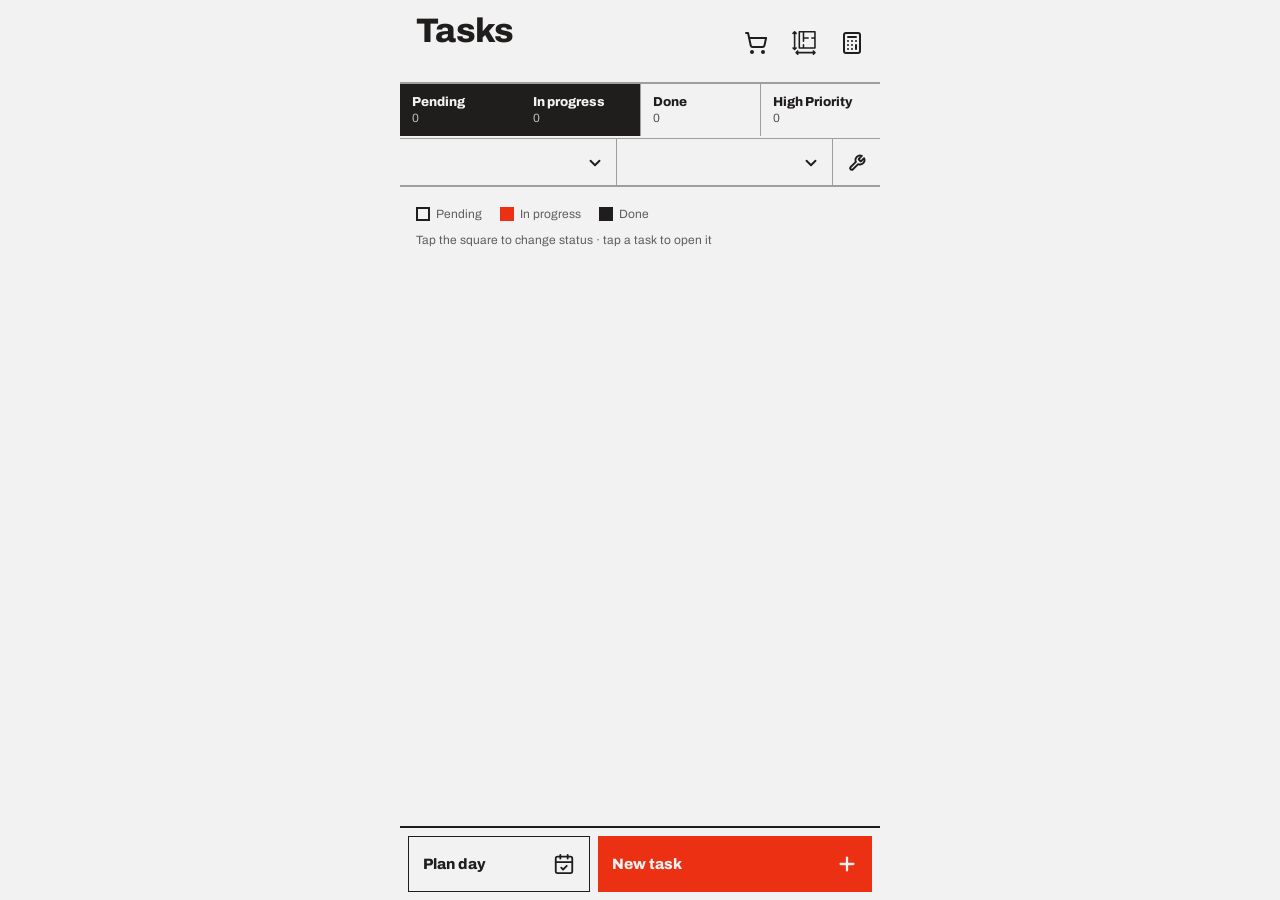
==== index.html @ d5ad8c74 "Show a photo icon in the task list row when the task has photos attached Co-Authored-By: Claude Sonn" ====
<!DOCTYPE html>
<html lang="en">
<head>
<meta charset="UTF-8">
<meta name="viewport" content="width=device-width, initial-scale=1.0, maximum-scale=1.0, user-scalable=no, viewport-fit=cover">
<meta name="theme-color" content="#f3f2f2">
<meta name="apple-mobile-web-app-capable" content="yes">
<meta name="mobile-web-app-capable" content="yes">
<meta name="apple-mobile-web-app-status-bar-style" content="black-translucent">
<meta name="apple-mobile-web-app-title" content="DreamTeam">
<title>DreamTeam - Tasks</title>
<link rel="preconnect" href="https://fonts.googleapis.com">
<link rel="stylesheet" href="https://fonts.googleapis.com/css2?family=Archivo:wght@400;600;800&display=swap">
<style>
  :root {
    color-scheme: light;
    --bg: #f3f2f2;
    --surface: #eae9e9;
    --ink: #201e1d;
    --accent: #ec3013;
    --divider: color-mix(in srgb, #201e1d 40%, transparent);
    --n300: #d7d3d3; --n600: #7d7979; --n700: #605d5d; --n800: #444141; --n900: #2d2b2b;
    --a100: #fff2ef; --a200: #ffe0d9; --a300: #ffc4b8; --a700: #ae1800; --a800: #7c1405;
    --font: "Archivo", system-ui, -apple-system, sans-serif;
  }
  * { box-sizing: border-box; -webkit-tap-highlight-color: transparent; touch-action: manipulation; }
  html, body { margin: 0; min-height: 100%; background: var(--bg); color: var(--ink); font-family: var(--font); font-size: 15px; line-height: 1.5; -webkit-text-size-adjust: 100%; }
  button, input, select, textarea { font: inherit; color: inherit; }
  button { background: none; border: 0; padding: 0; margin: 0; cursor: pointer; text-align: left; }
  input::placeholder, textarea::placeholder { color: var(--n600); }
  select { -webkit-appearance: none; appearance: none; border-radius: 0; }
  :focus { outline: none; }
  :focus-visible { outline: 2px solid var(--accent); outline-offset: 2px; }
  a { color: var(--a700); }
  svg.i { width: 22px; height: 22px; flex: none; fill: none; stroke: currentColor; stroke-width: 2; stroke-linecap: round; stroke-linejoin: round; }

  .wrap { max-width: 480px; margin: 0 auto; padding-bottom: calc(112px + env(safe-area-inset-bottom)); }

  /* header */
  .head { position: sticky; top: 0; z-index: 20; background: var(--bg); padding-top: env(safe-area-inset-top); }
  .top { display: flex; align-items: center; padding: 14px 4px 10px 16px; transition: padding .35s ease; }
  .top-text { flex: 1; min-width: 0; }
  .title { font-weight: 800; font-size: 34px; line-height: 1; letter-spacing: -0.02em; transition: font-size .35s ease; }
  .sub { font-size: 13px; color: var(--n700); margin-top: 6px; max-height: 18px; overflow: hidden; transition: opacity .35s ease, margin-top .35s ease, max-height .35s ease; }
  .icon-btn { position: relative; width: 48px; height: 48px; display: flex; align-items: center; justify-content: center; text-decoration: none; color: var(--ink); transition: width .35s ease, height .35s ease; }
  .icon-btn:active { background: var(--surface); }
  .icon-btn svg.i { width: 24px; height: 24px; transition: width .35s ease, height .35s ease; }
  svg.icon-fill { fill: currentColor; stroke: none; }
  .badge { position: absolute; top: 6px; right: 4px; min-width: 18px; height: 18px; padding: 0 4px; background: var(--accent); color: var(--bg); font-size: 11px; font-weight: 800; display: flex; align-items: center; justify-content: center; }
  .badge[hidden] { display: none; }

  body.scrolled .top { padding: 6px 4px 6px 16px; }
  body.scrolled .title { font-size: 19px; }
  body.scrolled .sub { opacity: 0; margin-top: 0; max-height: 0; }
  body.scrolled .icon-btn { width: 34px; height: 34px; }
  body.scrolled .icon-btn svg.i { width: 18px; height: 18px; }

  .stat-grid { display: grid; grid-template-columns: repeat(4, minmax(0, 1fr)); border-top: 2px solid var(--divider); border-bottom: 2px solid transparent; transition: border-bottom-color .35s ease; }
  body.scrolled .stat-grid { border-bottom-color: var(--divider); }
  .stat { height: 52px; padding: 0 12px; display: flex; flex-direction: column; justify-content: center; gap: 2px; transition: height .35s ease; }
  .stat + .stat { border-left: 1px solid var(--divider); }
  .stat b { font-size: 13px; font-weight: 800; line-height: 1.1; }
  .stat span { font-size: 12px; line-height: 1.1; opacity: .75; max-height: 14px; overflow: hidden; transition: opacity .35s ease, max-height .35s ease; }
  .stat.on { background: var(--ink); color: var(--bg); }
  body.scrolled .stat { height: 36px; }
  body.scrolled .stat span { opacity: 0; max-height: 0; }
  .sel-grid { display: grid; grid-template-columns: 1fr 1fr auto; border-top: 1px solid var(--divider); border-bottom: 2px solid var(--divider); max-height: 49px; overflow: hidden; opacity: 1; transition: max-height .35s ease, opacity .3s ease, border-width .35s ease; }
  body.scrolled .sel-grid { max-height: 0; opacity: 0; border-top-width: 0; border-bottom-width: 0; }
  .sel-cell { position: relative; }
  .sel-cell + .sel-cell { border-left: 1px solid var(--divider); }
  .sel-cell select { width: 100%; height: 48px; border: 0; background: transparent; padding: 0 36px 0 16px; font-size: 14px; font-weight: 600; }
  .sel-cell select.active { color: var(--a700); }
  .sel-cell select option { color: var(--ink); background: var(--bg); }
  .sel-cell svg.i { position: absolute; right: 12px; top: 15px; width: 18px; height: 18px; pointer-events: none; stroke-width: 2.5; }
  .tools-toggle-btn { width: 48px; height: 48px; display: flex; align-items: center; justify-content: center; border: 0; border-left: 1px solid var(--divider); background: transparent; }
  .tools-toggle-btn svg.i { width: 18px; height: 18px; stroke-width: 2.5; }
  .tools-toggle-btn.on { background: var(--ink); color: var(--bg); }
  .tools-toggle-btn.on svg.i { fill: currentColor; }
  .plan-banner { display: none; background: var(--accent); color: var(--bg); padding: 18px 16px 16px; }
  .plan-banner-head { display: flex; align-items: flex-start; justify-content: space-between; gap: 12px; }
  .plan-banner h2 { margin: 0; font-weight: 800; font-size: 28px; line-height: 1.05; letter-spacing: -0.015em; }
  .plan-banner p { margin: 6px 0 0; font-size: 15px; font-weight: 600; }
  .btn-delete-plan { flex-shrink: 0; margin-top: 4px; height: 32px; padding: 0 12px; border: 1px solid var(--bg); border-radius: 8px; font-weight: 800; font-size: 15px; color: var(--bg); background: none; white-space: nowrap; }
  .btn-delete-plan:active { background: rgba(255, 255, 255, 0.15); }
  body.plan-mode .plan-banner { display: block; }

  /* list */
  .today { background: var(--a100); border-top: 6px solid var(--accent); }
  .today-h { display: flex; align-items: baseline; gap: 10px; padding: 20px 16px 4px; }
  .today-h b { font-weight: 800; font-size: 30px; line-height: 1; letter-spacing: -0.015em; color: var(--a700); }
  .today-h span { font-size: 13px; color: var(--a800); }
  .site-h { display: flex; align-items: center; gap: 8px; padding: 16px 4px 6px 16px; border-bottom: 2px solid var(--divider); }
  .site-h b { font-weight: 800; font-size: 13px; letter-spacing: .08em; text-transform: uppercase; }
  .site-h .cnt { font-size: 13px; color: var(--n700); }
  .site-h .done-tag { font-size: 11px; padding: 3px 10px; background: #f8f4f4; color: var(--n800); }
  .site-add { margin-left: auto; width: 44px; height: 36px; display: flex; align-items: center; justify-content: center; color: var(--accent); }
  .site-add:active { background: var(--a200); }
  .site-add svg.i { width: 20px; height: 20px; stroke-width: 2.5; }

  .task { display: grid; grid-template-columns: 52px minmax(0, 1fr); border-bottom: 1px solid var(--divider); }
  .task.hl { background: var(--a200); }
  .box-btn { display: flex; justify-content: center; padding-top: 14px; min-height: 60px; }
  .box-btn:active { background: var(--surface); }
  .box { width: 26px; height: 26px; border: 2px solid var(--ink); display: flex; align-items: center; justify-content: center; color: var(--bg); }
  .box svg.i { width: 18px; height: 18px; stroke-width: 3; }
  .box.progress, .box.today { background: var(--accent); border-color: var(--accent); }
  .box.done { background: var(--ink); }
  .t-body { padding: 16px 16px 14px 0; cursor: pointer; min-width: 0; }
  .t-text { font-size: 16px; line-height: 1.38; text-wrap: pretty; overflow-wrap: anywhere; }
  .t-text::first-letter, .tt-task::first-letter, .task-link::first-letter { text-transform: uppercase; }
  .t-text.done { color: var(--n600); text-decoration: line-through; }
  .meta { display: flex; flex-wrap: wrap; align-items: center; gap: 6px 10px; margin-top: 8px; font-size: 13px; color: var(--n700); }
  .meta .who { font-weight: 600; color: var(--ink); }
  .meta .ic { display: inline-flex; align-items: center; gap: 4px; }
  .meta .ic svg.i { width: 14px; height: 14px; }
  .tag-prio { display: inline-flex; align-items: center; gap: 4px; background: var(--accent); color: var(--bg); font-size: 11px; font-weight: 800; letter-spacing: .06em; text-transform: uppercase; padding: 3px 8px; }
  .tag-prio svg.i { width: 12px; height: 12px; stroke-width: 2.5; }
  .t-prog { font-weight: 800; color: var(--a700); }
  .tag-un { font-size: 11px; font-weight: 600; padding: 2px 9px; border: 1px solid var(--accent); color: var(--a700); }
  .sub-row { display: flex; align-items: center; gap: 10px; min-height: 36px; width: 100%; }
  .sb { flex: none; width: 18px; height: 18px; border: 2px solid var(--ink); display: flex; align-items: center; justify-content: center; color: var(--bg); }
  .sb.on { background: var(--ink); }
  .sb svg.i { width: 12px; height: 12px; stroke-width: 3.5; }
  .sub-row span { font-size: 14px; line-height: 1.3; }
  .sub-row span.done { color: var(--n600); text-decoration: line-through; }

  .tools-today { padding: 18px 16px 20px; border-top: 2px solid var(--a300); }
  .tools-today h3 { margin: 0 0 4px; font-weight: 800; font-size: 13px; letter-spacing: .08em; text-transform: uppercase; color: var(--a800); }
  .tt-task { margin-top: 10px; font-size: 13px; font-weight: 600; color: var(--n800); }
  .tt-item { display: flex; align-items: center; gap: 12px; min-height: 44px; width: 100%; font-size: 16px; }
  .tt-item .sb { width: 22px; height: 22px; }
  .tt-item .sb svg.i { width: 14px; height: 14px; }
  .tt-item.on span { color: var(--n600); text-decoration: line-through; }

  .empty { padding: 48px 16px; border-bottom: 2px solid var(--divider); }
  .empty b { display: block; font-weight: 800; font-size: 22px; }
  .empty span { font-size: 15px; color: var(--n700); }
  .legend { display: flex; flex-wrap: wrap; gap: 8px 18px; padding: 18px 16px 8px; font-size: 12px; color: var(--n700); }
  .legend > span { display: inline-flex; align-items: center; gap: 6px; }
  .legend i { width: 14px; height: 14px; border: 2px solid var(--ink); }
  .legend i.p { background: var(--accent); border-color: var(--accent); }
  .legend i.d { background: var(--ink); }
  .legend .full { flex-basis: 100%; }

  /* bottom bar */
  .bar { position: fixed; bottom: 0; left: 50%; transform: translateX(-50%); width: 100%; max-width: 480px; z-index: 30; background: var(--bg); border-top: 2px solid var(--ink); padding: 8px 8px calc(8px + env(safe-area-inset-bottom)); }
  .bar-grid { display: grid; grid-template-columns: minmax(0, 1fr) minmax(0, 1.5fr); gap: 8px; }
  .btn { height: 56px; padding: 0 14px; display: flex; align-items: center; gap: 8px; font-weight: 800; font-size: 15px; width: 100%; }
  .btn svg.i { margin-left: auto; }
  .btn-sec { border: 1px solid var(--ink); }
  .btn-sec:active { background: var(--surface); }
  .btn-pri { background: var(--accent); color: var(--bg); }
  .btn-pri:active { background: var(--a700); }
  .btn-ink { background: var(--ink); color: var(--bg); }
  .btn-ink:active { background: var(--n800); }
  .bar .plan-only { display: none; }
  body.plan-mode .bar .bar-grid { display: none; }
  body.plan-mode .bar .plan-only { display: flex; }

  /* overlays */
  .overlay { position: fixed; inset: 0; z-index: 50; background: var(--bg); overflow-y: auto; -webkit-overflow-scrolling: touch; display: none; }
  .overlay.open { display: block; }
  .ov-inner { max-width: 480px; margin: 0 auto; min-height: 100%; }
  .ov-head { position: sticky; top: 0; z-index: 5; background: var(--bg); display: flex; align-items: center; border-bottom: 2px solid var(--divider); padding: 4px; padding-top: calc(4px + env(safe-area-inset-top)); }
  .ov-head .h { flex: 1; font-weight: 800; font-size: 17px; }
  .ov-head .h.big { font-size: 22px; letter-spacing: -0.01em; padding-left: 12px; }
  .ov-head .meta-r { font-size: 12px; color: var(--n700); padding-right: 12px; }
  .ov-head .icon-btn svg.i { stroke-width: 2.5; }

  .seg3 { display: grid; grid-template-columns: repeat(3, minmax(0, 1fr)); border-bottom: 1px solid var(--divider); }
  .seg3 button { height: 48px; padding: 0 12px; font-size: 14px; font-weight: 800; }
  .seg3 button + button { border-left: 1px solid var(--divider); }
  .seg3 button.on { background: var(--ink); color: var(--bg); }
  .seg3 button.on.progress { background: var(--accent); }
  .title-ta { display: block; width: 100%; border: 0; background: transparent; resize: none; overflow: hidden; padding: 18px 16px; font-weight: 800; font-size: 22px; line-height: 1.25; letter-spacing: -0.01em; border-bottom: 2px solid var(--divider); }
  .two { display: grid; grid-template-columns: repeat(2, minmax(0, 1fr)); border-bottom: 1px solid var(--divider); }
  .prio { padding: 14px 16px; display: flex; flex-direction: column; gap: 6px; }
  .prio.on { background: var(--accent); color: var(--bg); }
  .prio .l { font-size: 12px; font-weight: 800; letter-spacing: .08em; text-transform: uppercase; opacity: .85; }
  .prio .v { display: flex; align-items: center; gap: 6px; font-weight: 800; font-size: 18px; }
  .prio .v svg.i { width: 20px; height: 20px; }
  .ppl { padding: 14px 16px 10px; border-left: 1px solid var(--divider); text-align: center; }
  .lbl { font-size: 12px; font-weight: 800; letter-spacing: .08em; text-transform: uppercase; color: var(--n700); }
  .lbl.err { color: var(--a700); }
  .stepper { display: flex; align-items: center; justify-content: center; gap: 4px; margin-top: 2px; }
  .step-btn { width: 44px; height: 40px; display: flex; align-items: center; justify-content: center; border: 1px solid var(--divider); }
  .step-btn:active { background: var(--surface); }
  .step-btn svg.i { width: 18px; height: 18px; stroke-width: 2.5; }
  .step-val { min-width: 32px; text-align: center; font-weight: 800; font-size: 20px; }
  .ppl-row { padding: 14px 16px; border-bottom: 1px solid var(--divider); display: flex; align-items: center; }
  .ppl-row .lbl { flex: 1; }
  .ppl-row .step-btn { width: 48px; height: 44px; }
  .ppl-row .step-val { min-width: 44px; }

  .blk { padding: 16px 16px 18px; border-bottom: 1px solid var(--divider); }
  .blk.last { border-bottom: 2px solid var(--divider); }
  .blk > .lbl { margin-bottom: 10px; }
  .blk > .lbl.tight { margin-bottom: 4px; }
  .chips { display: flex; flex-wrap: wrap; gap: 6px; }
  .chips + .chips { margin-top: 10px; }
  .chips:empty { display: none; }
  .chip { height: 40px; padding: 0 14px; font-size: 14px; font-weight: 600; border: 1px solid var(--divider); }
  .chip:active { background: var(--surface); }
  .chip.on { background: var(--ink); color: var(--bg); border-color: var(--ink); }
  .chip.dash { border-style: dashed; color: var(--n800); }
  .tooltag { height: 40px; display: inline-flex; align-items: center; gap: 2px; padding-left: 14px; background: var(--ink); color: var(--bg); font-size: 14px; font-weight: 600; }
  .tooltag button { width: 36px; height: 40px; display: flex; align-items: center; justify-content: center; }
  .tooltag svg.i { width: 16px; height: 16px; stroke-width: 2.5; }
  .input { width: 100%; height: 48px; padding: 0 12px; font-size: 16px; background: var(--surface); border: 1px solid var(--divider); border-radius: 0; -webkit-appearance: none; appearance: none; }
  .input:focus { border-color: var(--accent); }
  .input.err { border-color: var(--accent); }
  .other-row { margin-top: 10px; }
  .add-row { display: grid; grid-template-columns: minmax(0, 1fr) auto; margin-top: 10px; }
  .add-row .input { border-right: 0; }
  .add-row button { height: 48px; padding: 0 18px; background: var(--ink); color: var(--bg); font-weight: 800; font-size: 14px; }
  .add-row button:active { background: var(--n800); }
  textarea.input { height: auto; padding: 12px; line-height: 1.45; resize: vertical; }
  .item { display: flex; align-items: center; border-bottom: 1px solid var(--divider); }
  .item-main { flex: 1; min-width: 0; display: flex; align-items: center; gap: 12px; min-height: 48px; }
  .item-main .sb { width: 22px; height: 22px; }
  .item-main .sb svg.i { width: 14px; height: 14px; }
  .item-main span { font-size: 16px; }
  .item-main span.done { color: var(--n600); text-decoration: line-through; }
  .item-x { width: 44px; height: 48px; display: flex; align-items: center; justify-content: center; color: var(--n600); }
  .item-x:active { color: var(--accent); }
  .item-x svg.i { width: 18px; height: 18px; stroke-width: 2.5; }
  .none { font-size: 14px; color: var(--n700); padding: 6px 0; }

  .photos { display: grid; grid-template-columns: repeat(3, minmax(0, 1fr)); gap: 4px; }
  .ph { position: relative; aspect-ratio: 1 / 1; background: var(--surface); overflow: hidden; }
  .ph img { width: 100%; height: 100%; object-fit: cover; cursor: pointer; display: block; }
  .ph.uploading img { opacity: .4; }
  .ph .spin { position: absolute; inset: 0; display: flex; align-items: center; justify-content: center; font-size: 13px; font-weight: 800; color: var(--n700); }
  .ph-x { position: absolute; top: 0; right: 0; width: 36px; height: 36px; display: flex; align-items: center; justify-content: center; background: var(--ink); color: var(--bg); }
  .ph-x svg.i { width: 16px; height: 16px; stroke-width: 2.5; }
  .ph-add { aspect-ratio: 1 / 1; border: 1px dashed var(--n600); display: flex; flex-direction: column; justify-content: flex-end; gap: 6px; padding: 10px; color: var(--n800); }
  .ph-add:active { background: var(--surface); }
  .ph-add svg.i { width: 24px; height: 24px; }
  .ph-add span { font-size: 13px; font-weight: 800; }
  .del-wrap { padding: 20px 16px calc(40px + env(safe-area-inset-bottom)); }
  .del-btn { width: 100%; height: 52px; padding: 0 16px; display: flex; align-items: center; border: 2px solid var(--accent); color: var(--a700); font-weight: 800; font-size: 15px; }
  .del-btn:active { background: var(--a100); }
  .del-btn svg.i { margin-left: auto; width: 20px; height: 20px; }
  .spacer { height: calc(96px + env(safe-area-inset-bottom)); }

  .shop-count { padding: 20px 16px 18px; border-bottom: 2px solid var(--divider); }
  .shop-count b { display: block; font-weight: 800; font-size: 56px; line-height: .95; letter-spacing: -0.03em; color: var(--accent); }
  .shop-count span { display: block; font-size: 15px; font-weight: 600; margin-top: 6px; }
  .shop-g { padding: 16px 16px 12px; border-bottom: 1px solid var(--divider); }
  .shop-g .task-link { display: block; font-size: 15px; font-weight: 600; line-height: 1.35; margin: 4px 0; text-wrap: pretty; }
  .shop-g .item { border-bottom: 0; border-top: 1px solid var(--divider); }
  .shop-g .item-main { min-height: 52px; }
  .shop-g .item-main span { font-size: 17px; }

  .lightbox { position: fixed; inset: 0; z-index: 60; background: var(--n900); display: none; align-items: center; justify-content: center; padding: 16px; }
  .lightbox.open { display: flex; }
  .lightbox img { max-width: 100%; max-height: 100%; }
</style>
</head>
<body>
  <div class="wrap">
    <div class="head">
      <div class="top">
        <div class="top-text">
          <div class="title">Tasks</div>
          <div class="sub" id="subLine">&nbsp;</div>
        </div>
        <button class="icon-btn" id="shoppingOpenBtn" aria-label="Shopping list">
          <svg class="i" viewBox="0 0 24 24"><circle cx="8" cy="21" r="1"/><circle cx="19" cy="21" r="1"/><path d="M2.05 2.05h2l2.66 12.42a2 2 0 0 0 2 1.58h9.78a2 2 0 0 0 1.95-1.57l1.65-7.43H5.12"/></svg>
          <span class="badge" id="shopBadge" hidden></span>
        </button>
        <a href="plans.html" class="icon-btn" aria-label="Plans">
          <svg class="i icon-fill" viewBox="0 0 512.003 512.003"><path d="M489.74,0.001H155.827c-9.22,0-16.696,7.475-16.696,16.696V361.74c0,9.22,7.475,16.696,16.696,16.696H489.74 c9.22,0,16.696-7.475,16.696-16.696V16.696C506.436,7.476,498.961,0.001,489.74,0.001z M473.045,133.566h-50.087 c-9.22,0-16.696,7.475-16.696,16.696s7.475,16.696,16.696,16.696h50.087v178.087H261.566v-50.087 c0-9.22-7.475-16.696-16.696-16.696s-16.696,7.475-16.696,16.696v50.087h-55.652V33.392h55.652v183.652 c0,9.22,7.475,16.696,16.696,16.696s16.696-7.475,16.696-16.696v-50.087h83.478c9.22,0,16.696-7.475,16.696-16.696 s-7.475-16.696-16.696-16.696h-83.478V33.392h211.478V133.566z"/><path d="M501.543,450.105l-33.388-33.389c-6.519-6.52-17.091-6.52-23.611,0s-6.52,17.091,0,23.611l4.89,4.891H129.351l4.89-4.891 c6.52-6.519,6.52-17.09,0.001-23.61c-6.519-6.52-17.091-6.52-23.611,0l-33.388,33.389c-6.565,6.558-6.452,17.171,0,23.617 l33.388,33.389c6.519,6.52,17.091,6.521,23.611,0c6.52-6.52,6.52-17.091,0-23.611l-4.891-4.892h320.082l-4.89,4.891 c-6.52,6.52-6.52,17.091,0,23.611c6.519,6.52,17.091,6.521,23.611,0l33.388-33.389 C508.053,467.218,508.038,456.593,501.543,450.105z"/><path d="M77.24,349.935l-4.891,4.89V57.003l4.891,4.89c6.519,6.52,17.091,6.521,23.611,0c6.52-6.519,6.521-17.091,0-23.611 L67.459,4.89c-6.519-6.52-17.091-6.52-23.611,0L10.457,38.281c-6.52,6.519-6.521,17.091,0,23.611c6.519,6.52,17.091,6.52,23.611,0 l4.89-4.89v297.821l-4.89-4.89c-6.519-6.52-17.091-6.52-23.611,0c-6.52,6.519-6.521,17.091,0,23.611l33.391,33.391 c6.519,6.52,17.091,6.521,23.611,0l33.391-33.391c6.52-6.519,6.521-17.091,0-23.611C94.332,343.415,83.76,343.415,77.24,349.935z"/></svg>
        </a>
        <a href="pitagoras.html" class="icon-btn" aria-label="Calculator">
          <svg class="i" viewBox="0 0 24 24"><rect width="16" height="20" x="4" y="2" rx="2"/><line x1="8" x2="16" y1="6" y2="6"/><line x1="16" x2="16" y1="14" y2="18"/><path d="M16 10h.01"/><path d="M12 10h.01"/><path d="M8 10h.01"/><path d="M12 14h.01"/><path d="M8 14h.01"/><path d="M12 18h.01"/><path d="M8 18h.01"/></svg>
        </a>
      </div>
      <div class="plan-banner">
        <div class="plan-banner-head">
          <h2>Plan the day</h2>
          <button type="button" class="btn-delete-plan" id="deletePlanBtn">Delete plan</button>
        </div>
        <p>Tap tasks to put them on today's list · <span id="planCount">0</span> selected</p>
      </div>
      <div class="filters-block">
        <div class="stat-grid" id="statusFilters">
          <button class="stat on" data-status="pending"><b>Pending</b><span data-count="pending">0</span></button>
          <button class="stat on" data-status="progress"><b>In progress</b><span data-count="progress">0</span></button>
          <button class="stat" data-status="done"><b>Done</b><span data-count="done">0</span></button>
          <button class="stat" id="highPriorityFilterBtn"><b>High Priority</b><span data-count="highPriority">0</span></button>
        </div>
        <div class="sel-grid">
          <div class="sel-cell"><select id="personFilterSelect" aria-label="Filter by person"></select><svg class="i" viewBox="0 0 24 24"><path d="m6 9 6 6 6-6"/></svg></div>
          <div class="sel-cell"><select id="siteFilterSelect" aria-label="Filter by site"></select><svg class="i" viewBox="0 0 24 24"><path d="m6 9 6 6 6-6"/></svg></div>
          <button type="button" class="tools-toggle-btn" id="toolsVisibleBtn" aria-label="Show or hide tools in the list"><svg class="i" viewBox="0 0 24 24"><path d="M14.7 6.3a1 1 0 0 0 0 1.4l1.6 1.6a1 1 0 0 0 1.4 0l3.77-3.77a6 6 0 0 1-7.94 7.94l-6.91 6.91a2.12 2.12 0 0 1-3-3l6.91-6.91a6 6 0 0 1 7.94-7.94l-3.76 3.76z"/></svg></button>
        </div>
      </div>
    </div>

    <div id="taskList"></div>

    <div class="legend">
      <span><i></i>Pending</span>
      <span><i class="p"></i>In progress</span>
      <span><i class="d"></i>Done</span>
      <span class="full">Tap the square to change status · tap a task to open it</span>
    </div>
  </div>

  <div class="bar">
    <div class="bar-grid">
      <button class="btn btn-sec" id="planToggleBtn">Plan day<svg class="i" viewBox="0 0 24 24"><rect width="18" height="18" x="3" y="4" rx="2"/><path d="M16 2v4"/><path d="M8 2v4"/><path d="M3 10h18"/><path d="m9 16 2 2 4-4"/></svg></button>
      <button class="btn btn-pri" id="addToggleBtn">New task<svg class="i" viewBox="0 0 24 24" style="stroke-width:2.5"><path d="M5 12h14"/><path d="M12 5v14"/></svg></button>
    </div>
    <button class="btn btn-ink plan-only" id="planDoneBtn">Done planning · <span id="planCount2">0</span> for today<svg class="i" viewBox="0 0 24 24" style="stroke-width:2.5"><path d="M20 6 9 17l-5-5"/></svg></button>
  </div>

  <!-- New task -->
  <div class="overlay" id="addOverlay">
    <div class="ov-inner">
      <div class="ov-head">
        <div class="h big">New task</div>
        <button class="icon-btn" id="addCloseBtn" aria-label="Close"><svg class="i" viewBox="0 0 24 24"><path d="M18 6 6 18"/><path d="m6 6 12 12"/></svg></button>
      </div>
      <div class="blk">
        <div class="lbl" id="newTextLabel">Description</div>
        <textarea class="input" id="newText" rows="3" placeholder="What needs doing?" style="font-size:17px;resize:none"></textarea>
      </div>
      <div class="blk">
        <div class="lbl">Site / tent</div>
        <div class="chips" id="newLocationChips"></div>
        <div class="other-row" id="newLocationOtherRow" style="display:none;"><input class="input" type="text" id="newLocationOtherInput" placeholder="Site name"></div>
      </div>
      <div class="blk">
        <div class="lbl">Assigned to</div>
        <div class="chips" id="newAssigneeChips"></div>
      </div>
      <div class="ppl-row">
        <div class="lbl">People needed</div>
        <button type="button" class="step-btn" id="newPeopleMinus" aria-label="Fewer"><svg class="i" viewBox="0 0 24 24"><path d="M5 12h14"/></svg></button>
        <span class="step-val" id="newPeopleValue">1</span>
        <button type="button" class="step-btn" id="newPeoplePlus" aria-label="More"><svg class="i" viewBox="0 0 24 24"><path d="M5 12h14"/><path d="M12 5v14"/></svg></button>
      </div>
      <div class="blk">
        <div class="lbl">Tools needed</div>
        <div class="chips" id="newToolsTags"></div>
        <div class="chips" id="newToolSuggestions"></div>
        <div class="add-row" id="newToolOtherRow" style="display:none;">
          <input class="input" type="text" id="newToolOtherInput" placeholder="Tool name">
          <button type="button" id="newToolOtherAddBtn">Add</button>
        </div>
      </div>
      <div class="blk">
        <div class="lbl">Notes</div>
        <textarea class="input" id="newNotesInput" rows="4" placeholder="Private notes — not shown in the list"></textarea>
      </div>
      <div class="blk last">
        <div class="lbl">Photos</div>
        <div class="photos" id="newPhotosGrid"></div>
        <input type="file" accept="image/*" multiple id="newPhotoInput" style="display:none;">
      </div>
      <div class="spacer"></div>
      <div class="bar">
        <div class="bar-grid">
          <button class="btn btn-sec" id="cancelAddBtn" type="button">Cancel</button>
          <button class="btn btn-pri" id="submitAddBtn" type="button">Add task<svg class="i" viewBox="0 0 24 24" style="stroke-width:2.5"><path d="M20 6 9 17l-5-5"/></svg></button>
        </div>
      </div>
    </div>
  </div>

  <!-- Task detail -->
  <div class="overlay" id="detailOverlay">
    <div class="ov-inner">
      <div class="ov-head">
        <button class="icon-btn" id="detailBackBtn" aria-label="Back"><svg class="i" viewBox="0 0 24 24"><path d="m12 19-7-7 7-7"/><path d="M19 12H5"/></svg></button>
        <div class="h">Task</div>
        <div class="meta-r" id="detailSiteLabel"></div>
      </div>
      <div class="seg3" id="detailStatus">
        <button type="button" data-status="pending">Pending</button>
        <button type="button" data-status="progress">In progress</button>
        <button type="button" data-status="done">Done</button>
      </div>
      <textarea class="title-ta" id="detailTitleInput" rows="2" placeholder="Task description"></textarea>
      <div class="two">
        <button type="button" class="prio" id="detailPriorityBtn">
          <span class="l">Priority</span>
          <span class="v"><svg class="i" viewBox="0 0 24 24"><path d="M8.5 14.5A2.5 2.5 0 0 0 11 12c0-1.38-.5-2-1-3-1.072-2.143-.224-4.054 2-6 .5 2.5 2 4.9 4 6.5 2 1.6 3 3.5 3 5.5a7 7 0 1 1-14 0c0-1.153.433-2.294 1-3a2.5 2.5 0 0 0 2.5 2.5z"/></svg><span id="detailPriorityLabel">Normal</span></span>
        </button>
        <div class="ppl">
          <div class="lbl">People needed</div>
          <div class="stepper">
            <button type="button" class="step-btn" id="detailPeopleMinus" aria-label="Fewer"><svg class="i" viewBox="0 0 24 24"><path d="M5 12h14"/></svg></button>
            <span class="step-val" id="detailPeopleValue">1</span>
            <button type="button" class="step-btn" id="detailPeoplePlus" aria-label="More"><svg class="i" viewBox="0 0 24 24"><path d="M5 12h14"/><path d="M12 5v14"/></svg></button>
          </div>
        </div>
      </div>
      <div class="blk">
        <div class="lbl">Assigned to</div>
        <div class="chips" id="detailAssigneeChips"></div>
      </div>
      <div class="blk">
        <div class="lbl">Site / tent</div>
        <div class="chips" id="detailLocationChips"></div>
        <div class="other-row" id="detailLocationOtherRow" style="display:none;"><input class="input" type="text" id="detailLocationOtherInput" placeholder="Site name"></div>
      </div>
      <div class="blk">
        <div class="lbl">Tools needed</div>
        <div class="chips" id="detailToolsList"></div>
        <div class="chips" id="detailToolSuggestions"></div>
        <div class="add-row" id="detailToolOtherRow" style="display:none;">
          <input class="input" type="text" id="detailToolOtherInput" placeholder="Tool name">
          <button type="button" id="detailToolOtherAddBtn">Add</button>
        </div>
      </div>
      <div class="blk">
        <div class="lbl tight">Subtasks</div>
        <div id="detailSubtasksList"></div>
        <div class="add-row">
          <input class="input" type="text" id="detailSubtaskInput" placeholder="Add a subtask…">
          <button type="button" id="detailSubtaskAddBtn">Add</button>
        </div>
      </div>
      <div class="blk">
        <div class="lbl tight">Shopping list</div>
        <div id="detailShopList"></div>
        <div class="add-row">
          <input class="input" type="text" id="detailShopInput" placeholder="Add item to buy…">
          <button type="button" id="detailShopAddBtn">Add</button>
        </div>
      </div>
      <div class="blk">
        <div class="lbl">Notes</div>
        <textarea class="input" id="notesTextarea" rows="4" placeholder="Private notes — not shown in the list"></textarea>
      </div>
      <div class="blk last">
        <div class="lbl">Photos</div>
        <div class="photos" id="photosGrid"></div>
        <input type="file" accept="image/*" multiple id="photoInput" style="display:none;">
      </div>
      <div class="del-wrap">
        <button type="button" class="del-btn" id="detailDeleteBtn">Delete task<svg class="i" viewBox="0 0 24 24"><path d="M3 6h18"/><path d="M19 6v14c0 1-1 2-2 2H7c-1 0-2-1-2-2V6"/><path d="M8 6V4c0-1 1-2 2-2h4c1 0 2 1 2 2v2"/></svg></button>
      </div>
    </div>
  </div>

  <!-- Shopping list -->
  <div class="overlay" id="shoppingOverlay">
    <div class="ov-inner">
      <div class="ov-head">
        <button class="icon-btn" id="shoppingBackBtn" aria-label="Back"><svg class="i" viewBox="0 0 24 24"><path d="m12 19-7-7 7-7"/><path d="M19 12H5"/></svg></button>
        <div class="h">Shopping list</div>
      </div>
      <div id="shoppingBody"></div>
    </div>
  </div>

  <div class="lightbox" id="lightbox"><img id="lightboxImg" src="data:," alt=""></div>

<script type="module">
  import { initializeApp } from "https://www.gstatic.com/firebasejs/10.13.2/firebase-app.js";
  import {
    getFirestore, collection, doc, getDoc, setDoc, addDoc, deleteDoc, onSnapshot,
    updateDoc, arrayUnion, arrayRemove
  } from "https://www.gstatic.com/firebasejs/10.13.2/firebase-firestore.js";
  import {
    getStorage, ref as storageRef, uploadBytes, getDownloadURL, deleteObject
  } from "https://www.gstatic.com/firebasejs/10.13.2/firebase-storage.js";

  const firebaseConfig = {
    apiKey: "AIzaSyCiXcWoZLR37Ildi1Uy1N-cgXkOPuamV2A",
    authDomain: "dreamteam-9ba54.firebaseapp.com",
    projectId: "dreamteam-9ba54",
    storageBucket: "dreamteam-9ba54.firebasestorage.app",
    messagingSenderId: "796331884443",
    appId: "1:796331884443:web:a18eb67205ff3799f82b3e"
  };

  const app = initializeApp(firebaseConfig);
  const db = getFirestore(app);
  const storage = getStorage(app);
  const tasksCol = collection(db, 'tasks');

  const SEED_TASKS = [
    { id: 1,  emoji: '🔨', text: 'Put new wood on trailer subardo', assignee: '' },
    { id: 2,  emoji: '🔨', text: 'DT CONTAINER - set up scaffolding container dream team (ask Patrick to weld some parts?)', assignee: '' },
    { id: 3,  emoji: '🔨', text: "make a roof outside the door of dream team container, where there is already wood and a shitty fabric on it, (something hard so it doesn't rip off with the wind)", assignee: '' },
    { id: 4,  emoji: '🔧', text: 'konsum antenas upper parts need to be fixed by Patrick', assignee: 'Patrick' },
    { id: 5,  emoji: '🔨', text: 'DT CONTAINER - make the door of the DT container (also we need Patrick to weld)', assignee: 'Patrick' },
    { id: 6,  emoji: '🏷️', text: 'Label all the nails boxes for every tent', assignee: '' },
    { id: 7,  emoji: '📏', text: 'measure konsum picas - LISI and..', assignee: 'Lisi' },
    { id: 8,  emoji: '📏', text: 'measure subardo picas (puertas?) - LISI and..', assignee: 'Lisi' },
    { id: 9,  emoji: '🧹', text: 'DT CONTAINER - clean entrance container dream team', assignee: '' },
    { id: 10, emoji: '⛺', text: 'build down backstage of ballena', assignee: '' },
    { id: 11, emoji: '⛺', text: 'take care of rosa platz', assignee: '' },
    { id: 12, emoji: '⛺', text: 'take care of african tents (1 velvet soup, 2 behind salon de baile, 1 kitchen tanzwuste, 1 behind konsum)', assignee: '' },
    { id: 13, emoji: '🪢', text: 'DT CONTAINER - change the rope in the roof of the arch (cherry picker, 2 people) - FELIX and FABRI', assignee: 'Felix, Fabri' },
    { id: 14, emoji: '👀', text: 'Moltons LaBalena - find a solution to keep them safe - bags Fabri knows, same fabric as Palapa', assignee: '' },
    { id: 15, emoji: '🚜', text: 'take the arch of ballena door to dream team container - MANDA - HELENE', assignee: 'Manda, Helene' },
    { id: 16, emoji: '🚜', text: 'tapar trailer madera tribuna palapa', assignee: '' },
    { id: 17, emoji: '🚜', text: 'put the lower parts of the antenas of konsum in rosa platz - MANDA - HELENE', assignee: 'Manda, Helene' },
    { id: 18, emoji: '🚜', text: 'cargar trailer azul con metal de tribune de ballena - WALID-ANTO', assignee: 'Walid, Anto' },
  ];

  const STATUS_ORDER = ['pending', 'progress', 'done'];
  const DEFAULT_EMOJI = '📌';
  const LOCATIONS = ['Konsum', 'Subardo', 'Container Dream Team', 'Container White', 'Palapa', 'Palapita', 'Ballena'];
  const TOOL_SUGGESTIONS = ['Forklift', 'Roto', 'Cherry picker', 'Hammer', 'Lever'];
  const NAMES = ['German', 'Fran', 'Laura', 'Fabri', 'Felix', 'Flavia', 'Manda', 'Juani', 'Joan', 'Anto', 'Walid', 'Lisi', 'Helene']
    .sort((a, b) => a.localeCompare(b, 'es'));

  const ICON = {
    check: '<svg class="i" viewBox="0 0 24 24"><path d="M20 6 9 17l-5-5"/></svg>',
    x: '<svg class="i" viewBox="0 0 24 24"><path d="M18 6 6 18"/><path d="m6 6 12 12"/></svg>',
    plus: '<svg class="i" viewBox="0 0 24 24"><path d="M5 12h14"/><path d="M12 5v14"/></svg>',
    flame: '<svg class="i" viewBox="0 0 24 24"><path d="M8.5 14.5A2.5 2.5 0 0 0 11 12c0-1.38-.5-2-1-3-1.072-2.143-.224-4.054 2-6 .5 2.5 2 4.9 4 6.5 2 1.6 3 3.5 3 5.5a7 7 0 1 1-14 0c0-1.153.433-2.294 1-3a2.5 2.5 0 0 0 2.5 2.5z"/></svg>',
    users: '<svg class="i" viewBox="0 0 24 24"><path d="M16 21v-2a4 4 0 0 0-4-4H6a4 4 0 0 0-4 4v2"/><circle cx="9" cy="7" r="4"/><path d="M22 21v-2a4 4 0 0 0-3-3.87"/><path d="M16 3.13a4 4 0 0 1 0 7.75"/></svg>',
    wrench: '<svg class="i" viewBox="0 0 24 24"><path d="M14.7 6.3a1 1 0 0 0 0 1.4l1.6 1.6a1 1 0 0 0 1.4 0l3.77-3.77a6 6 0 0 1-7.94 7.94l-6.91 6.91a2.12 2.12 0 0 1-3-3l6.91-6.91a6 6 0 0 1 7.94-7.94l-3.76 3.76z"/></svg>',
    camera: '<svg class="i" viewBox="0 0 24 24"><path d="M14.5 4h-5L7 7H4a2 2 0 0 0-2 2v9a2 2 0 0 0 2 2h16a2 2 0 0 0 2-2V9a2 2 0 0 0-2-2h-3l-2.5-3z"/><circle cx="12" cy="13" r="3"/></svg>',
  };

  function escapeHtml(str) { return String(str).replace(/&/g, '&amp;').replace(/</g, '&lt;').replace(/>/g, '&gt;'); }
  function escapeAttr(str) { return escapeHtml(str).replace(/"/g, '&quot;'); }
  function genId() { return Date.now().toString(36) + Math.random().toString(36).slice(2, 8); }
  function splitCommaList(str) { return String(str || '').split(',').map(s => s.trim()).filter(Boolean); }
  function getBerlinDateString() {
    return new Intl.DateTimeFormat('en-CA', { timeZone: 'Europe/Berlin', year: 'numeric', month: '2-digit', day: '2-digit' }).format(new Date());
  }
  function berlinLabel() {
    return new Intl.DateTimeFormat('en-GB', { weekday: 'short', day: 'numeric', month: 'short', timeZone: 'Europe/Berlin' }).format(new Date());
  }

  function chipHtml(label, active, attrs, extraClass = '') {
    return `<button type="button" class="chip ${extraClass} ${active ? 'on' : ''}" ${attrs}>${escapeHtml(label)}</button>`;
  }
  function locationChipsHtml(current, otherOpen) {
    const isPreset = LOCATIONS.includes(current);
    const chips = LOCATIONS.map(loc => chipHtml(loc, current === loc, `data-location="${escapeAttr(loc)}"`));
    chips.push(chipHtml('Other…', otherOpen || (!isPreset && !!current), 'data-location="__other__"'));
    return chips.join('');
  }
  function toolTagsHtml(list) {
    return (list || []).map((tool, i) => `<span class="tooltag">${escapeHtml(tool)}<button type="button" class="tag-remove" data-index="${i}" aria-label="Remove">${ICON.x}</button></span>`).join('');
  }
  function toolSuggestionsHtml() {
    return TOOL_SUGGESTIONS.map(s => chipHtml('+ ' + s, false, `data-tool="${escapeAttr(s)}"`, 'dash')).join('')
      + chipHtml('+ Other', false, 'data-tool="__other__"', 'dash');
  }
  function assigneeChipsHtml(assignees) {
    const list = assignees || [];
    const everyoneActive = NAMES.length > 0 && NAMES.every(n => list.includes(n));
    const chips = [chipHtml('Everyone', everyoneActive, 'data-name="__everyone__"')];
    list.filter(n => !NAMES.includes(n)).forEach(n => chips.push(chipHtml(n, true, `data-name="${escapeAttr(n)}"`)));
    NAMES.forEach(n => chips.push(chipHtml(n, list.includes(n), `data-name="${escapeAttr(n)}"`)));
    return chips.join('');
  }
  function toggleAssignee(list, name) {
    const current = list || [];
    if (name === '__everyone__') {
      const allSelected = NAMES.every(n => current.includes(n));
      const extras = current.filter(n => !NAMES.includes(n));
      return allSelected ? extras : [...extras, ...NAMES];
    }
    return current.includes(name) ? current.filter(n => n !== name) : [...current, name];
  }

  let tasks = [];
  let activeStatuses = { pending: true, progress: true, done: false };
  let highPriorityOnly = false;
  let toolsVisible = false;
  let currentPersonFilter = 'all';
  let currentSiteFilter = 'all';
  let currentDetailId = null;
  let shoppingOverlayOpen = false;
  let planModeActive = false;
  let lastBerlinDate = getBerlinDateString();

  const listEl = document.getElementById('taskList');
  const personFilterSelect = document.getElementById('personFilterSelect');
  const siteFilterSelect = document.getElementById('siteFilterSelect');

  function renderFilterOptions() {
    personFilterSelect.innerHTML = ['All people', ...NAMES].map((n, i) => `<option value="${escapeAttr(i === 0 ? 'all' : n)}">${escapeHtml(n)}</option>`).join('');
    personFilterSelect.value = currentPersonFilter;
    siteFilterSelect.innerHTML = ['All sites', ...LOCATIONS].map((n, i) => `<option value="${escapeAttr(i === 0 ? 'all' : n)}">${escapeHtml(n)}</option>`).join('');
    siteFilterSelect.value = currentSiteFilter;
  }
  renderFilterOptions();
  personFilterSelect.addEventListener('change', () => {
    currentPersonFilter = personFilterSelect.value;
    personFilterSelect.classList.toggle('active', currentPersonFilter !== 'all');
    renderList();
  });
  siteFilterSelect.addEventListener('change', () => {
    currentSiteFilter = siteFilterSelect.value;
    siteFilterSelect.classList.toggle('active', currentSiteFilter !== 'all');
    renderList();
  });

  async function ensureSeeded() {
    await Promise.all(SEED_TASKS.map(async (t) => {
      const ref = doc(db, 'tasks', String(t.id));
      const snap = await getDoc(ref);
      if (!snap.exists()) {
        await setDoc(ref, {
          emoji: t.emoji, text: t.text, assignees: splitCommaList(t.assignee), toolsList: [],
          location: '', status: 'pending', order: t.id, peopleNeeded: 1,
        });
        return;
      }
      const data = snap.data();
      const patch = {};
      if (data.text === undefined) patch.text = t.text;
      if (data.emoji === undefined) patch.emoji = t.emoji;
      if (data.location === undefined) patch.location = '';
      if (data.order === undefined) patch.order = t.id;
      if (data.peopleNeeded === undefined) patch.peopleNeeded = 1;
      if (data.assignees === undefined) patch.assignees = data.assignee !== undefined ? splitCommaList(data.assignee) : splitCommaList(t.assignee);
      if (data.toolsList === undefined) patch.toolsList = data.tools !== undefined ? splitCommaList(data.tools) : [];
      if (Object.keys(patch).length) await setDoc(ref, patch, { merge: true });
    }));
  }

  function mergeSnapshot(snapshot) {
    const list = [];
    snapshot.forEach(d => {
      const data = d.data();
      list.push({
        id: d.id,
        emoji: data.emoji || DEFAULT_EMOJI,
        text: data.text || '',
        assignees: Array.isArray(data.assignees) ? data.assignees : splitCommaList(data.assignee),
        toolsList: Array.isArray(data.toolsList) ? data.toolsList : splitCommaList(data.tools),
        location: data.location || '',
        status: data.status || 'pending',
        order: typeof data.order === 'number' ? data.order : 0,
        notes: data.notes || '',
        photos: Array.isArray(data.photos) ? data.photos : [],
        shopping: Array.isArray(data.shopping) ? data.shopping : [],
        subtasks: Array.isArray(data.subtasks) ? data.subtasks : [],
        toolsChecked: (data.toolsChecked && typeof data.toolsChecked === 'object') ? data.toolsChecked : {},
        highPriority: !!data.highPriority,
        peopleNeeded: typeof data.peopleNeeded === 'number' ? data.peopleNeeded : 1,
        todayDate: data.todayDate || '',
      });
    });
    list.sort((a, b) => a.order - b.order);
    tasks = list;
    render();
  }

  ensureSeeded()
    .then(() => onSnapshot(tasksCol, mergeSnapshot, (err) => console.error('Firestore error:', err)))
    .catch((err) => console.error('Error initializing Firestore:', err));

  function isTaskHidden(t) {
    const statusHidden = !activeStatuses[t.status];
    const personHidden = currentPersonFilter !== 'all' && !(t.assignees || []).includes(currentPersonFilter);
    const siteHidden = currentSiteFilter !== 'all' && t.location !== currentSiteFilter;
    const priorityHidden = highPriorityOnly && !t.highPriority;
    return statusHidden || personHidden || siteHidden || priorityHidden;
  }

  function subtaskRowsHtml(t) {
    const manual = (t.subtasks || []).map(s => `
      <button type="button" class="sub-row" data-action="toggle-subtask" data-task-id="${t.id}" data-item-id="${s.id}">
        <span class="sb ${s.done ? 'on' : ''}">${s.done ? ICON.check : ''}</span>
        <span class="${s.done ? 'done' : ''}">${escapeHtml(s.text)}</span>
      </button>`).join('');
    const blockers = (t.shopping || []).filter(i => !i.bought).map(i => `
      <button type="button" class="sub-row" data-action="toggle-item" data-task-id="${t.id}" data-item-id="${i.id}">
        <span class="sb"></span>
        <span>Buy ${escapeHtml(i.text)}</span>
      </button>`).join('');
    return manual + blockers;
  }

  function taskRowHtml(t, todayStr) {
    const isDone = t.status === 'done';
    const isToday = !!t.todayDate;
    const assignees = t.assignees || [];
    let boxClass = t.status, boxIcon = isDone ? ICON.check : '';
    if (planModeActive) { boxClass = isToday ? 'today' : ''; boxIcon = isToday ? ICON.check : ''; }
    const boxAction = planModeActive ? 'toggle-today' : 'cycle';
    const bodyAction = planModeActive ? 'toggle-today' : 'open-detail';
    const who = assignees.length && NAMES.every(n => assignees.includes(n)) ? 'Everyone' : assignees.join(', ');
    const meta = [];
    if (t.highPriority) meta.push(`<span class="tag-prio">${ICON.flame}Priority</span>`);
    if (!planModeActive && t.status === 'progress') meta.push(`<span class="t-prog">In progress</span>`);
    if (!assignees.length) meta.push(`<span class="tag-un">Unassigned</span>`);
    else meta.push(`<span class="who">${escapeHtml(who)}</span>`);
    if ((t.photos || []).length) meta.push(`<span class="ic">${ICON.camera}</span>`);
    if ((t.peopleNeeded || 1) > 1) meta.push(`<span class="ic">${ICON.users}${t.peopleNeeded} people</span>`);
    if (toolsVisible && (t.toolsList || []).length) meta.push(`<span class="ic">${ICON.wrench}${escapeHtml(t.toolsList.join(', '))}</span>`);
    return `
      <div class="task ${planModeActive && isToday ? 'hl' : ''}">
        <button type="button" class="box-btn" data-action="${boxAction}" data-id="${t.id}" aria-label="${planModeActive ? 'Toggle today' : 'Change status'}">
          <span class="box ${boxClass}">${boxIcon}</span>
        </button>
        <div class="t-body" data-action="${bodyAction}" data-id="${t.id}">
          <div class="t-text ${isDone ? 'done' : ''}">${escapeHtml(t.text)}</div>
          <div class="meta">${meta.join('')}</div>
          ${subtaskRowsHtml(t)}
        </div>
      </div>`;
  }

  function locationRank(loc) {
    if (!loc) return 2;
    return LOCATIONS.indexOf(loc) === -1 ? 1 : 0;
  }
  function taskSortCompare(a, b) {
    const ra = locationRank(a.location), rb = locationRank(b.location);
    if (ra !== rb) return ra - rb;
    if (ra === 0) {
      const idxDiff = LOCATIONS.indexOf(a.location) - LOCATIONS.indexOf(b.location);
      if (idxDiff !== 0) return idxDiff;
    } else if (ra === 1) {
      const cmp = a.location.localeCompare(b.location);
      if (cmp !== 0) return cmp;
    }
    return (b.highPriority ? 1 : 0) - (a.highPriority ? 1 : 0);
  }

  function renderGroupWithSiteHeaders(list, todayStr, isDoneGroup) {
    const groups = [];
    list.forEach(t => {
      const loc = t.location || '';
      let g = groups[groups.length - 1];
      if (!g || g.loc !== loc) { g = { loc, items: [] }; groups.push(g); }
      g.items.push(t);
    });
    return groups.map(g => `
      <div class="site-h">
        <b>${g.loc ? escapeHtml(g.loc) : 'No site'}</b><span class="cnt">${g.items.length}</span>
        ${isDoneGroup ? '<span class="done-tag">Done</span>' : ''}
        <button type="button" class="site-add" data-action="add-for-site" data-location="${escapeAttr(g.loc)}" aria-label="Add task here">${ICON.plus}</button>
      </div>
      ${g.items.map(t => taskRowHtml(t, todayStr)).join('')}`).join('');
  }

  function todayToolsHtml(todayTasksList) {
    const groups = todayTasksList.filter(t => (t.toolsList || []).length > 0);
    if (!groups.length) return '';
    let html = `<div class="tools-today"><h3>Tools needed today</h3>`;
    groups.forEach(t => {
      html += `<div class="tt-task">${escapeHtml(t.text)}</div>`;
      (t.toolsList || []).forEach((tool, i) => {
        const checked = !!(t.toolsChecked && t.toolsChecked[i]);
        html += `<button type="button" class="tt-item ${checked ? 'on' : ''}" data-action="toggle-tool" data-task-id="${t.id}" data-tool-index="${i}">
          <span class="sb ${checked ? 'on' : ''}">${checked ? ICON.check : ''}</span><span>${escapeHtml(tool)}</span></button>`;
      });
    });
    return html + `</div>`;
  }

  function renderHeaderStats() {
    const counts = { pending: 0, progress: 0, done: 0, highPriority: 0 };
    tasks.forEach(t => {
      if (counts[t.status] !== undefined) counts[t.status]++;
      if (t.highPriority) counts.highPriority++;
    });
    Object.keys(counts).forEach(k => {
      const el = document.querySelector(`[data-count="${k}"]`);
      if (el) el.textContent = counts[k];
    });
    document.getElementById('subLine').textContent = `${berlinLabel()} · ${counts.pending + counts.progress} open`;
    const left = tasks.reduce((n, t) => n + (t.shopping || []).filter(i => !i.bought).length, 0);
    const badge = document.getElementById('shopBadge');
    badge.hidden = left === 0;
    badge.textContent = left;
    const todayCount = tasks.filter(t => t.status !== 'done' && t.todayDate).length;
    document.getElementById('planCount').textContent = todayCount;
    document.getElementById('planCount2').textContent = todayCount;
  }

  function renderList() {
    const todayStr = getBerlinDateString();
    const visible = tasks.filter(t => !isTaskHidden(t));
    const notDone = visible.filter(t => t.status !== 'done').sort(taskSortCompare);
    const done = visible.filter(t => t.status === 'done').sort(taskSortCompare);
    const todayTasks = notDone.filter(t => t.todayDate);
    const restTasks = notDone.filter(t => !t.todayDate);

    document.body.classList.toggle('plan-mode', planModeActive);
    renderHeaderStats();

    let html = '';
    if (planModeActive) {
      html = renderGroupWithSiteHeaders(notDone, todayStr, false) + renderGroupWithSiteHeaders(done, todayStr, true);
    } else {
      if (todayTasks.length) {
        html += `<div class="today"><div class="today-h"><b>Today</b><span>${todayTasks.length} task${todayTasks.length === 1 ? '' : 's'}</span></div>`;
        html += renderGroupWithSiteHeaders(todayTasks, todayStr, false);
        html += todayToolsHtml(todayTasks);
        html += `</div>`;
      }
      html += renderGroupWithSiteHeaders(restTasks, todayStr, false);
      html += renderGroupWithSiteHeaders(done, todayStr, true);
    }
    if (!visible.length) html = `<div class="empty"><b>Nothing here</b><span>Change the filters above or add a new task.</span></div>`;
    listEl.innerHTML = html;
  }

  function render() {
    renderList();
    if (currentDetailId) renderDetail();
    if (shoppingOverlayOpen) renderShoppingOverlay();
  }

  function itemRowHtml(text, done, toggleAttrs, deleteAttrs) {
    return `
      <div class="item">
        <button type="button" class="item-main" ${toggleAttrs}>
          <span class="sb ${done ? 'on' : ''}">${done ? ICON.check : ''}</span>
          <span class="${done ? 'done' : ''}">${escapeHtml(text)}</span>
        </button>
        <button type="button" class="item-x" ${deleteAttrs} aria-label="Delete">${ICON.x}</button>
      </div>`;
  }
  function shopItemHtml(taskId, item) {
    return itemRowHtml(item.text, item.bought,
      `data-action="toggle-item" data-task-id="${taskId}" data-item-id="${item.id}"`,
      `data-action="delete-item" data-task-id="${taskId}" data-item-id="${item.id}"`);
  }

  function updateTaskShopping(taskId, updater) {
    const task = tasks.find(t => t.id === taskId);
    if (!task) return;
    const newList = updater(task.shopping || []);
    task.shopping = newList;
    setDoc(doc(db, 'tasks', taskId), { shopping: newList }, { merge: true }).catch(console.error);
    renderList();
    if (currentDetailId === taskId) renderDetailShopList();
    if (shoppingOverlayOpen) renderShoppingOverlay();
  }
  function updateTaskSubtasks(taskId, updater) {
    const task = tasks.find(t => t.id === taskId);
    if (!task) return;
    const newList = updater(task.subtasks || []);
    task.subtasks = newList;
    setDoc(doc(db, 'tasks', taskId), { subtasks: newList }, { merge: true }).catch(console.error);
    renderList();
    if (currentDetailId === taskId) renderDetailSubtasks();
  }
  function handleShopClick(e) {
    const toggleBtn = e.target.closest('[data-action="toggle-item"]');
    if (toggleBtn) {
      const { taskId, itemId } = toggleBtn.dataset;
      updateTaskShopping(taskId, list => list.map(it => it.id === itemId ? { ...it, bought: !it.bought } : it));
      return;
    }
    const delBtn = e.target.closest('[data-action="delete-item"]');
    if (delBtn) {
      const { taskId, itemId } = delBtn.dataset;
      updateTaskShopping(taskId, list => list.filter(it => it.id !== itemId));
      return;
    }
    const openBtn = e.target.closest('[data-action="open-detail"]');
    if (openBtn) {
      shoppingOverlayOpen = false;
      shoppingOverlay.classList.remove('open');
      openDetail(openBtn.dataset.id);
    }
  }

  const fieldTimers = {};
  function scheduleFieldSave(id, field, value, delay) {
    const key = id + ':' + field;
    clearTimeout(fieldTimers[key]);
    fieldTimers[key] = setTimeout(() => {
      setDoc(doc(db, 'tasks', id), { [field]: value }, { merge: true }).catch(console.error);
    }, delay);
  }

  listEl.addEventListener('click', (e) => {
    const siteHeaderEl = e.target.closest('[data-action="add-for-site"]');
    if (siteHeaderEl) { openAddFormForLocation(siteHeaderEl.dataset.location); return; }
    const subtaskBtn = e.target.closest('[data-action="toggle-subtask"]');
    if (subtaskBtn) {
      const { taskId, itemId } = subtaskBtn.dataset;
      updateTaskSubtasks(taskId, list => list.map(s => s.id === itemId ? { ...s, done: !s.done } : s));
      return;
    }
    const blockerBtn = e.target.closest('[data-action="toggle-item"]');
    if (blockerBtn) {
      const { taskId, itemId } = blockerBtn.dataset;
      updateTaskShopping(taskId, list => list.map(it => it.id === itemId ? { ...it, bought: !it.bought } : it));
      return;
    }
    const toolBtn = e.target.closest('[data-action="toggle-tool"]');
    if (toolBtn) {
      const { taskId, toolIndex } = toolBtn.dataset;
      const task = tasks.find(t => t.id === taskId);
      if (!task) return;
      const newChecked = { ...(task.toolsChecked || {}), [toolIndex]: !(task.toolsChecked || {})[toolIndex] };
      task.toolsChecked = newChecked;
      setDoc(doc(db, 'tasks', taskId), { toolsChecked: newChecked }, { merge: true }).catch(console.error);
      renderList();
      return;
    }
    const cycleBtn = e.target.closest('[data-action="cycle"]');
    if (cycleBtn) {
      const id = cycleBtn.dataset.id;
      const task = tasks.find(t => t.id === id);
      const idx = STATUS_ORDER.indexOf(task.status);
      task.status = STATUS_ORDER[(idx + 1) % STATUS_ORDER.length];
      render();
      setDoc(doc(db, 'tasks', id), { status: task.status }, { merge: true }).catch(console.error);
      return;
    }
    const openBtn = e.target.closest('[data-action="open-detail"]');
    if (openBtn) { openDetail(openBtn.dataset.id); return; }
    const todayBtn = e.target.closest('[data-action="toggle-today"]');
    if (todayBtn) {
      const id = todayBtn.dataset.id;
      const task = tasks.find(t => t.id === id);
      if (!task) return;
      const todayStr = getBerlinDateString();
      task.todayDate = task.todayDate ? '' : todayStr;
      renderList();
      scheduleFieldSave(id, 'todayDate', task.todayDate, 0);
    }
  });

  function setPlanMode(on) {
    planModeActive = on;
    renderList();
    window.scrollTo(0, 0);
  }
  document.getElementById('planToggleBtn').addEventListener('click', () => setPlanMode(true));

  document.getElementById('deletePlanBtn').addEventListener('click', () => {
    if (!confirm('Delete today\'s plan?')) return;
    tasks.forEach(t => {
      if (t.todayDate) {
        t.todayDate = '';
        setDoc(doc(db, 'tasks', t.id), { todayDate: '' }, { merge: true }).catch(console.error);
      }
    });
    renderList();
  });
  document.getElementById('planDoneBtn').addEventListener('click', () => setPlanMode(false));

  setInterval(() => {
    const d = getBerlinDateString();
    if (d !== lastBerlinDate) { lastBerlinDate = d; renderList(); }
  }, 60000);
  document.addEventListener('visibilitychange', () => {
    if (document.visibilityState === 'visible') { lastBerlinDate = getBerlinDateString(); renderList(); }
  });

  let headerScrolled = false;
  let scrollTicking = false;
  function updateHeaderScroll() {
    scrollTicking = false;
    const scrolled = window.scrollY > 24;
    if (scrolled !== headerScrolled) {
      headerScrolled = scrolled;
      document.body.classList.toggle('scrolled', scrolled);
    }
  }
  window.addEventListener('scroll', () => {
    if (!scrollTicking) {
      scrollTicking = true;
      requestAnimationFrame(updateHeaderScroll);
    }
  }, { passive: true });

  document.querySelectorAll('#statusFilters .stat[data-status]').forEach(btn => {
    btn.addEventListener('click', () => {
      const status = btn.dataset.status;
      activeStatuses[status] = !activeStatuses[status];
      btn.classList.toggle('on', activeStatuses[status]);
      renderList();
    });
  });

  document.getElementById('highPriorityFilterBtn').addEventListener('click', (e) => {
    highPriorityOnly = !highPriorityOnly;
    e.currentTarget.classList.toggle('on', highPriorityOnly);
    renderList();
  });

  const toolsVisibleBtn = document.getElementById('toolsVisibleBtn');
  toolsVisibleBtn.classList.toggle('on', toolsVisible);
  toolsVisibleBtn.addEventListener('click', () => {
    toolsVisible = !toolsVisible;
    toolsVisibleBtn.classList.toggle('on', toolsVisible);
    renderList();
  });

  // ---- New task ----
  const addOverlay = document.getElementById('addOverlay');
  const newText = document.getElementById('newText');
  const newTextLabel = document.getElementById('newTextLabel');
  const newPeopleValue = document.getElementById('newPeopleValue');
  const newToolsTags = document.getElementById('newToolsTags');
  const newToolSuggestions = document.getElementById('newToolSuggestions');
  const newToolOtherRow = document.getElementById('newToolOtherRow');
  const newToolOtherInput = document.getElementById('newToolOtherInput');
  const newLocationChips = document.getElementById('newLocationChips');
  const newLocationOtherRow = document.getElementById('newLocationOtherRow');
  const newLocationOtherInput = document.getElementById('newLocationOtherInput');
  const newAssigneeChips = document.getElementById('newAssigneeChips');
  const newNotesInput = document.getElementById('newNotesInput');
  const newPhotosGrid = document.getElementById('newPhotosGrid');
  const newPhotoInput = document.getElementById('newPhotoInput');
  let newPeopleNeeded = 1;
  let newToolsList = [];
  let newLocationValue = '';
  let newLocationOtherOpen = false;
  let newAssigneeSelection = [];
  let newPhotoFiles = [];

  function setNewTextError(on) {
    newTextLabel.textContent = on ? 'Write a description first' : 'Description';
    newTextLabel.classList.toggle('err', on);
    newText.classList.toggle('err', on);
  }
  newText.addEventListener('input', () => setNewTextError(false));

  document.getElementById('newPeopleMinus').addEventListener('click', () => {
    newPeopleNeeded = Math.max(1, newPeopleNeeded - 1);
    newPeopleValue.textContent = newPeopleNeeded;
  });
  document.getElementById('newPeoplePlus').addEventListener('click', () => {
    newPeopleNeeded = Math.min(20, newPeopleNeeded + 1);
    newPeopleValue.textContent = newPeopleNeeded;
  });

  function renderNewTools() {
    newToolsTags.innerHTML = toolTagsHtml(newToolsList);
    newToolSuggestions.innerHTML = toolSuggestionsHtml();
  }
  newToolSuggestions.addEventListener('click', (e) => {
    const btn = e.target.closest('.chip');
    if (!btn) return;
    if (btn.dataset.tool === '__other__') { newToolOtherRow.style.display = ''; newToolOtherInput.focus(); return; }
    newToolsList = [...newToolsList, btn.dataset.tool];
    renderNewTools();
  });
  newToolsTags.addEventListener('click', (e) => {
    const btn = e.target.closest('.tag-remove');
    if (!btn) return;
    newToolsList = newToolsList.filter((_, i) => i !== Number(btn.dataset.index));
    renderNewTools();
  });
  function addNewToolOther() {
    const text = newToolOtherInput.value.trim();
    if (!text) return;
    newToolsList = [...newToolsList, text];
    newToolOtherInput.value = '';
    newToolOtherRow.style.display = 'none';
    renderNewTools();
  }
  document.getElementById('newToolOtherAddBtn').addEventListener('click', addNewToolOther);
  newToolOtherInput.addEventListener('keydown', (e) => { if (e.key === 'Enter') { e.preventDefault(); addNewToolOther(); } });

  function renderNewLocation() { newLocationChips.innerHTML = locationChipsHtml(newLocationValue, newLocationOtherOpen); }
  newLocationChips.addEventListener('click', (e) => {
    const btn = e.target.closest('.chip');
    if (!btn) return;
    if (btn.dataset.location === '__other__') {
      newLocationValue = '';
      newLocationOtherOpen = true;
      newLocationOtherInput.value = '';
      newLocationOtherRow.style.display = '';
      newLocationOtherInput.focus();
      renderNewLocation();
      return;
    }
    newLocationValue = btn.dataset.location;
    newLocationOtherOpen = false;
    newLocationOtherRow.style.display = 'none';
    renderNewLocation();
  });
  newLocationOtherInput.addEventListener('input', () => { newLocationValue = newLocationOtherInput.value; });

  function renderNewAssignees() { newAssigneeChips.innerHTML = assigneeChipsHtml(newAssigneeSelection); }
  newAssigneeChips.addEventListener('click', (e) => {
    const chip = e.target.closest('.chip');
    if (!chip) return;
    newAssigneeSelection = toggleAssignee(newAssigneeSelection, chip.dataset.name);
    renderNewAssignees();
  });

  function renderNewPhotos() {
    newPhotosGrid.innerHTML = newPhotoFiles.map((p, i) => `
      <div class="ph">
        <img src="${p.previewUrl}" alt="">
        <button type="button" class="ph-x" data-action="remove-new-photo" data-index="${i}" aria-label="Remove photo">${ICON.x}</button>
      </div>`).join('')
      + `<button type="button" class="ph-add" data-action="add-new-photo">${ICON.camera}<span>Add photo</span></button>`;
  }
  function clearNewPhotos() {
    newPhotoFiles.forEach(p => URL.revokeObjectURL(p.previewUrl));
    newPhotoFiles = [];
  }
  newPhotosGrid.addEventListener('click', (e) => {
    if (e.target.closest('[data-action="add-new-photo"]')) { newPhotoInput.click(); return; }
    const rm = e.target.closest('[data-action="remove-new-photo"]');
    if (rm) {
      const idx = Number(rm.dataset.index);
      URL.revokeObjectURL(newPhotoFiles[idx].previewUrl);
      newPhotoFiles.splice(idx, 1);
      renderNewPhotos();
    }
  });
  newPhotoInput.addEventListener('change', () => {
    const files = Array.from(newPhotoInput.files || []);
    newPhotoInput.value = '';
    files.forEach(file => newPhotoFiles.push({ file, previewUrl: URL.createObjectURL(file) }));
    renderNewPhotos();
  });

  function resetAddForm() {
    newText.value = '';
    setNewTextError(false);
    newPeopleNeeded = 1;
    newPeopleValue.textContent = 1;
    newToolsList = [];
    newToolOtherRow.style.display = 'none';
    newToolOtherInput.value = '';
    newLocationValue = '';
    newLocationOtherOpen = false;
    newLocationOtherInput.value = '';
    newLocationOtherRow.style.display = 'none';
    newAssigneeSelection = [];
    newNotesInput.value = '';
    clearNewPhotos();
    renderNewTools();
    renderNewLocation();
    renderNewAssignees();
    renderNewPhotos();
  }
  function openAddForm() {
    addOverlay.classList.add('open');
    addOverlay.scrollTop = 0;
  }
  function closeAddForm() {
    resetAddForm();
    addOverlay.classList.remove('open');
  }
  function openAddFormForLocation(loc) {
    resetAddForm();
    newLocationValue = loc || '';
    if (loc && !LOCATIONS.includes(loc)) {
      newLocationOtherOpen = true;
      newLocationOtherInput.value = loc;
      newLocationOtherRow.style.display = '';
    }
    renderNewLocation();
    openAddForm();
  }
  resetAddForm();

  document.getElementById('addToggleBtn').addEventListener('click', () => { resetAddForm(); openAddForm(); });
  document.getElementById('addCloseBtn').addEventListener('click', closeAddForm);
  document.getElementById('cancelAddBtn').addEventListener('click', closeAddForm);
  document.getElementById('submitAddBtn').addEventListener('click', async () => {
    const text = newText.value.trim();
    if (!text) { setNewTextError(true); newText.focus(); return; }
    const payload = {
      text,
      toolsList: newToolsList,
      location: newLocationValue.trim(),
      assignees: newAssigneeSelection,
      status: 'pending',
      order: Date.now(),
      peopleNeeded: newPeopleNeeded,
      notes: newNotesInput.value.trim(),
    };
    const photosToUpload = newPhotoFiles.map(p => p.file);
    closeAddForm();
    let newRef;
    try {
      newRef = await addDoc(tasksCol, payload);
    } catch (err) {
      console.error(err);
      alert("Couldn't save the task. Check your connection.");
      return;
    }
    for (const file of photosToUpload) {
      try {
        const blob = await compressImage(file);
        const path = `tasks/${newRef.id}/${Date.now()}-${Math.random().toString(36).slice(2, 8)}.jpg`;
        const sRef = storageRef(storage, path);
        await uploadBytes(sRef, blob, { contentType: 'image/jpeg' });
        const url = await getDownloadURL(sRef);
        await updateDoc(newRef, { photos: arrayUnion({ url, path }) });
      } catch (err) {
        console.error('Error uploading photo:', err);
      }
    }
  });

  // ---- Task detail ----
  const detailOverlay = document.getElementById('detailOverlay');
  const detailTitleInput = document.getElementById('detailTitleInput');
  const detailSiteLabel = document.getElementById('detailSiteLabel');
  const detailStatus = document.getElementById('detailStatus');
  const detailSubtasksList = document.getElementById('detailSubtasksList');
  const detailSubtaskInput = document.getElementById('detailSubtaskInput');
  const detailPriorityBtn = document.getElementById('detailPriorityBtn');
  const detailPriorityLabel = document.getElementById('detailPriorityLabel');
  const detailPeopleValue = document.getElementById('detailPeopleValue');
  const detailAssigneeChips = document.getElementById('detailAssigneeChips');
  const detailToolsList = document.getElementById('detailToolsList');
  const detailToolSuggestions = document.getElementById('detailToolSuggestions');
  const detailToolOtherRow = document.getElementById('detailToolOtherRow');
  const detailToolOtherInput = document.getElementById('detailToolOtherInput');
  const detailLocationChips = document.getElementById('detailLocationChips');
  const detailLocationOtherRow = document.getElementById('detailLocationOtherRow');
  const detailLocationOtherInput = document.getElementById('detailLocationOtherInput');
  const notesTextarea = document.getElementById('notesTextarea');
  const detailShopList = document.getElementById('detailShopList');
  const detailShopInput = document.getElementById('detailShopInput');
  const photosGrid = document.getElementById('photosGrid');
  const photoInput = document.getElementById('photoInput');
  const lightbox = document.getElementById('lightbox');
  const lightboxImg = document.getElementById('lightboxImg');
  let pendingUploads = 0;
  let detailLocationOtherOpen = false;

  function currentTask() { return tasks.find(t => t.id === currentDetailId); }

  function openDetail(id) {
    currentDetailId = id;
    pendingUploads = 0;
    detailLocationOtherOpen = false;
    detailToolOtherRow.style.display = 'none';
    detailSubtaskInput.value = '';
    detailShopInput.value = '';
    renderDetail();
    detailOverlay.classList.add('open');
    detailOverlay.scrollTop = 0;
  }
  function closeDetail() {
    currentDetailId = null;
    detailOverlay.classList.remove('open');
  }
  document.getElementById('detailBackBtn').addEventListener('click', closeDetail);

  function autoGrowTextarea(el) { el.style.height = 'auto'; el.style.height = el.scrollHeight + 'px'; }

  function renderDetail() {
    const task = currentTask();
    if (!task) { closeDetail(); return; }
    const active = document.activeElement;
    if (active !== detailTitleInput) detailTitleInput.value = task.text;
    requestAnimationFrame(() => autoGrowTextarea(detailTitleInput));
    detailSiteLabel.textContent = task.location || 'No site';
    detailStatus.querySelectorAll('button').forEach(b => {
      const on = b.dataset.status === task.status;
      b.classList.toggle('on', on);
      b.classList.toggle('progress', on && task.status === 'progress');
    });
    detailPriorityBtn.classList.toggle('on', !!task.highPriority);
    detailPriorityLabel.textContent = task.highPriority ? 'High' : 'Normal';
    detailPeopleValue.textContent = task.peopleNeeded || 1;
    detailAssigneeChips.innerHTML = assigneeChipsHtml(task.assignees);
    renderDetailSubtasks();
    renderDetailTools();
    renderDetailLocation();
    if (active !== notesTextarea) notesTextarea.value = task.notes || '';
    renderDetailShopList();
    renderPhotos();
    reorderNotesAndPhotos(task);
  }

  function reorderNotesAndPhotos(task) {
    const notesBlk = notesTextarea.closest('.blk');
    const photosBlk = photosGrid.closest('.blk');
    const assignedBlk = detailAssigneeChips.closest('.blk');
    const shopBlk = detailShopList.closest('.blk');
    const hasContent = !!(task.notes && task.notes.trim()) || !!(task.photos && task.photos.length);
    if (hasContent) {
      assignedBlk.before(notesBlk, photosBlk);
      photosBlk.classList.remove('last');
      shopBlk.classList.add('last');
    } else {
      const delWrap = detailOverlay.querySelector('.del-wrap');
      delWrap.before(notesBlk, photosBlk);
      shopBlk.classList.remove('last');
      photosBlk.classList.add('last');
    }
  }

  function renderPhotos() {
    const task = currentTask();
    if (!task) return;
    photosGrid.innerHTML = (task.photos || []).map(p => `
      <div class="ph">
        <img src="${escapeAttr(p.url)}" data-action="view-photo" data-url="${escapeAttr(p.url)}" alt="">
        <button type="button" class="ph-x" data-action="remove-photo" data-path="${escapeAttr(p.path)}" data-url="${escapeAttr(p.url)}" aria-label="Remove photo">${ICON.x}</button>
      </div>`).join('')
      + Array.from({ length: pendingUploads }).map(() => `<div class="ph uploading"><div class="spin">Uploading…</div></div>`).join('')
      + `<button type="button" class="ph-add" data-action="add-photo">${ICON.camera}<span>Add photo</span></button>`;
  }

  detailStatus.addEventListener('click', (e) => {
    const b = e.target.closest('button[data-status]');
    const task = currentTask();
    if (!b || !task) return;
    task.status = b.dataset.status;
    render();
    scheduleFieldSave(task.id, 'status', task.status, 0);
  });

  document.getElementById('detailDeleteBtn').addEventListener('click', () => {
    const task = currentTask();
    if (!task) return;
    if (confirm(`Delete task "${task.text.slice(0, 60)}"?`)) {
      (task.photos || []).forEach(p => deleteObject(storageRef(storage, p.path)).catch(() => {}));
      deleteDoc(doc(db, 'tasks', task.id)).catch(console.error);
      closeDetail();
    }
  });

  detailPriorityBtn.addEventListener('click', () => {
    const task = currentTask();
    if (!task) return;
    task.highPriority = !task.highPriority;
    renderDetail();
    renderList();
    scheduleFieldSave(task.id, 'highPriority', task.highPriority, 0);
  });

  function changePeopleNeeded(delta) {
    const task = currentTask();
    if (!task) return;
    task.peopleNeeded = Math.min(20, Math.max(1, (task.peopleNeeded || 1) + delta));
    detailPeopleValue.textContent = task.peopleNeeded;
    renderList();
    scheduleFieldSave(task.id, 'peopleNeeded', task.peopleNeeded, 0);
  }
  document.getElementById('detailPeopleMinus').addEventListener('click', () => changePeopleNeeded(-1));
  document.getElementById('detailPeoplePlus').addEventListener('click', () => changePeopleNeeded(1));

  detailTitleInput.addEventListener('input', () => {
    autoGrowTextarea(detailTitleInput);
    const task = currentTask();
    if (!task) return;
    task.text = detailTitleInput.value;
    renderList();
    scheduleFieldSave(task.id, 'text', detailTitleInput.value, 500);
  });

  function renderDetailSubtasks() {
    const task = currentTask();
    if (!task) return;
    const items = task.subtasks || [];
    detailSubtasksList.innerHTML = items.length
      ? items.map(s => itemRowHtml(s.text, s.done, `data-action="toggle-subtask-detail" data-item-id="${s.id}"`, `data-action="delete-subtask" data-item-id="${s.id}"`)).join('')
      : `<div class="none">No subtasks yet</div>`;
  }
  detailSubtasksList.addEventListener('click', (e) => {
    const id = currentDetailId;
    if (!id) return;
    const toggleBtn = e.target.closest('[data-action="toggle-subtask-detail"]');
    if (toggleBtn) {
      const itemId = toggleBtn.dataset.itemId;
      updateTaskSubtasks(id, list => list.map(s => s.id === itemId ? { ...s, done: !s.done } : s));
      return;
    }
    const delBtn = e.target.closest('[data-action="delete-subtask"]');
    if (delBtn) {
      const itemId = delBtn.dataset.itemId;
      updateTaskSubtasks(id, list => list.filter(s => s.id !== itemId));
    }
  });
  function addDetailSubtask() {
    const id = currentDetailId;
    const text = detailSubtaskInput.value.trim();
    if (!id || !text) return;
    updateTaskSubtasks(id, list => [...list, { id: genId(), text, done: false }]);
    detailSubtaskInput.value = '';
  }
  document.getElementById('detailSubtaskAddBtn').addEventListener('click', addDetailSubtask);
  detailSubtaskInput.addEventListener('keydown', (e) => { if (e.key === 'Enter') { e.preventDefault(); addDetailSubtask(); } });

  function renderDetailShopList() {
    const task = currentTask();
    if (!task) return;
    const items = task.shopping || [];
    detailShopList.innerHTML = items.length ? items.map(item => shopItemHtml(task.id, item)).join('') : `<div class="none">No items yet</div>`;
  }
  detailShopList.addEventListener('click', handleShopClick);
  function addDetailShopItem() {
    const id = currentDetailId;
    const text = detailShopInput.value.trim();
    if (!id || !text) return;
    updateTaskShopping(id, list => [...list, { id: genId(), text, bought: false }]);
    detailShopInput.value = '';
  }
  document.getElementById('detailShopAddBtn').addEventListener('click', addDetailShopItem);
  detailShopInput.addEventListener('keydown', (e) => { if (e.key === 'Enter') { e.preventDefault(); addDetailShopItem(); } });

  notesTextarea.addEventListener('input', () => {
    const task = currentTask();
    if (!task) return;
    task.notes = notesTextarea.value;
    scheduleFieldSave(task.id, 'notes', notesTextarea.value, 500);
  });

  detailAssigneeChips.addEventListener('click', (e) => {
    const chip = e.target.closest('.chip');
    const task = currentTask();
    if (!chip || !task) return;
    task.assignees = toggleAssignee(task.assignees, chip.dataset.name);
    detailAssigneeChips.innerHTML = assigneeChipsHtml(task.assignees);
    renderList();
    scheduleFieldSave(task.id, 'assignees', task.assignees, 0);
  });

  function renderDetailTools() {
    const task = currentTask();
    if (!task) return;
    detailToolsList.innerHTML = toolTagsHtml(task.toolsList);
    detailToolSuggestions.innerHTML = toolSuggestionsHtml();
  }
  function addDetailTool(text) {
    const task = currentTask();
    if (!task || !text) return;
    task.toolsList = [...(task.toolsList || []), text];
    renderDetailTools();
    renderList();
    scheduleFieldSave(task.id, 'toolsList', task.toolsList, 0);
  }
  detailToolSuggestions.addEventListener('click', (e) => {
    const btn = e.target.closest('.chip');
    if (!btn) return;
    if (btn.dataset.tool === '__other__') { detailToolOtherRow.style.display = ''; detailToolOtherInput.focus(); return; }
    addDetailTool(btn.dataset.tool);
  });
  detailToolsList.addEventListener('click', (e) => {
    const btn = e.target.closest('.tag-remove');
    const task = currentTask();
    if (!btn || !task) return;
    const idx = Number(btn.dataset.index);
    task.toolsList = (task.toolsList || []).filter((_, i) => i !== idx);
    renderDetailTools();
    renderList();
    scheduleFieldSave(task.id, 'toolsList', task.toolsList, 0);
  });
  function addDetailToolOther() {
    const text = detailToolOtherInput.value.trim();
    if (!text) return;
    addDetailTool(text);
    detailToolOtherInput.value = '';
    detailToolOtherRow.style.display = 'none';
  }
  document.getElementById('detailToolOtherAddBtn').addEventListener('click', addDetailToolOther);
  detailToolOtherInput.addEventListener('keydown', (e) => { if (e.key === 'Enter') { e.preventDefault(); addDetailToolOther(); } });

  function renderDetailLocation() {
    const task = currentTask();
    if (!task) return;
    if (document.activeElement === detailLocationOtherInput) return;
    const loc = task.location || '';
    const isCustom = !!loc && !LOCATIONS.includes(loc);
    detailLocationChips.innerHTML = locationChipsHtml(loc, detailLocationOtherOpen);
    detailLocationOtherInput.value = isCustom ? loc : '';
    detailLocationOtherRow.style.display = (detailLocationOtherOpen || isCustom) ? '' : 'none';
  }
  detailLocationChips.addEventListener('click', (e) => {
    const btn = e.target.closest('.chip');
    const task = currentTask();
    if (!btn || !task) return;
    if (btn.dataset.location === '__other__') {
      detailLocationOtherOpen = true;
      if (LOCATIONS.includes(task.location)) {
        task.location = '';
        scheduleFieldSave(task.id, 'location', '', 0);
      }
      renderDetailLocation();
      renderList();
      detailLocationOtherInput.focus();
      return;
    }
    detailLocationOtherOpen = false;
    task.location = btn.dataset.location;
    renderDetailLocation();
    detailSiteLabel.textContent = task.location;
    renderList();
    scheduleFieldSave(task.id, 'location', task.location, 0);
  });
  detailLocationOtherInput.addEventListener('input', () => {
    const task = currentTask();
    if (!task) return;
    task.location = detailLocationOtherInput.value;
    detailSiteLabel.textContent = task.location || 'No site';
    renderList();
    scheduleFieldSave(task.id, 'location', detailLocationOtherInput.value, 500);
  });

  function compressImage(file, maxDim = 1600, quality = 0.75) {
    return new Promise((resolve, reject) => {
      const img = new Image();
      const objectUrl = URL.createObjectURL(file);
      img.onload = () => {
        let { width, height } = img;
        if (width > maxDim || height > maxDim) {
          if (width > height) { height = Math.round(height * maxDim / width); width = maxDim; }
          else { width = Math.round(width * maxDim / height); height = maxDim; }
        }
        const canvas = document.createElement('canvas');
        canvas.width = width;
        canvas.height = height;
        canvas.getContext('2d').drawImage(img, 0, 0, width, height);
        canvas.toBlob((blob) => { URL.revokeObjectURL(objectUrl); resolve(blob || file); }, 'image/jpeg', quality);
      };
      img.onerror = () => { URL.revokeObjectURL(objectUrl); reject(new Error('Could not read the image')); };
      img.src = objectUrl;
    });
  }

  photoInput.addEventListener('change', async () => {
    const id = currentDetailId;
    const files = Array.from(photoInput.files || []);
    photoInput.value = '';
    if (!id || files.length === 0) return;
    pendingUploads = files.length;
    renderPhotos();
    for (const file of files) {
      try {
        const blob = await compressImage(file);
        const path = `tasks/${id}/${Date.now()}-${Math.random().toString(36).slice(2, 8)}.jpg`;
        const sRef = storageRef(storage, path);
        await uploadBytes(sRef, blob, { contentType: 'image/jpeg' });
        const url = await getDownloadURL(sRef);
        await updateDoc(doc(db, 'tasks', id), { photos: arrayUnion({ url, path }) });
      } catch (err) {
        console.error('Error uploading photo:', err);
        alert("Couldn't upload a photo. Check your connection and try again.");
      } finally {
        pendingUploads = Math.max(0, pendingUploads - 1);
        renderPhotos();
      }
    }
  });

  photosGrid.addEventListener('click', (e) => {
    if (e.target.closest('[data-action="add-photo"]')) { photoInput.click(); return; }
    const viewBtn = e.target.closest('[data-action="view-photo"]');
    if (viewBtn) {
      lightboxImg.src = viewBtn.dataset.url;
      lightbox.classList.add('open');
      return;
    }
    const removeBtn = e.target.closest('[data-action="remove-photo"]');
    if (removeBtn) {
      if (!confirm('Delete this photo?')) return;
      const id = currentDetailId;
      const { path, url } = removeBtn.dataset;
      updateDoc(doc(db, 'tasks', id), { photos: arrayRemove({ url, path }) })
        .then(() => deleteObject(storageRef(storage, path)).catch(() => {}))
        .catch(console.error);
    }
  });
  lightbox.addEventListener('click', () => { lightbox.classList.remove('open'); lightboxImg.src = 'data:,'; });

  // ---- Shopping list ----
  const shoppingOverlay = document.getElementById('shoppingOverlay');
  const shoppingBody = document.getElementById('shoppingBody');
  function renderShoppingOverlay() {
    const groups = tasks.filter(t => (t.shopping || []).length > 0);
    const totalLeft = tasks.reduce((sum, t) => sum + (t.shopping || []).filter(i => !i.bought).length, 0);
    let html = `<div class="shop-count"><b>${totalLeft}</b><span>item${totalLeft === 1 ? '' : 's'} left to buy</span></div>`;
    if (!groups.length) {
      html += `<div class="blk"><div class="none">Nothing to buy yet. Add items from a task's shopping list.</div></div>`;
    } else {
      html += groups.map(t => `
        <div class="shop-g">
          <div class="lbl">${escapeHtml(t.location || 'No site')}</div>
          <button type="button" class="task-link" data-action="open-detail" data-id="${t.id}">${escapeHtml(t.text)}</button>
          ${(t.shopping || []).map(item => shopItemHtml(t.id, item)).join('')}
        </div>`).join('');
    }
    shoppingBody.innerHTML = html;
  }
  shoppingBody.addEventListener('click', handleShopClick);
  document.getElementById('shoppingOpenBtn').addEventListener('click', () => {
    shoppingOverlayOpen = true;
    renderShoppingOverlay();
    shoppingOverlay.classList.add('open');
    shoppingOverlay.scrollTop = 0;
  });
  document.getElementById('shoppingBackBtn').addEventListener('click', () => {
    shoppingOverlayOpen = false;
    shoppingOverlay.classList.remove('open');
  });

  render();
</script>
</body>
</html>
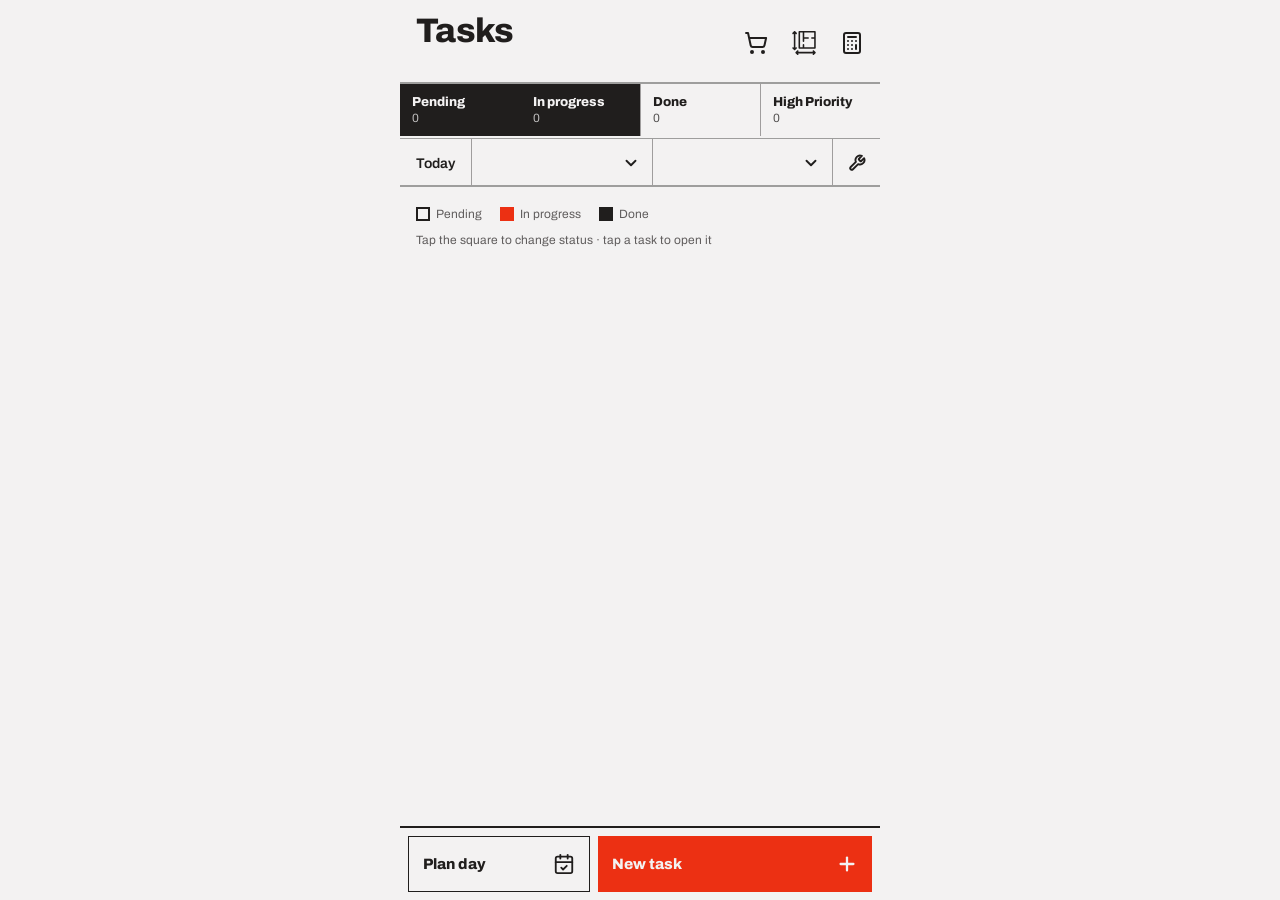
==== commit d0ce1052: "Today view/tags, plan-day cleanup, new task as detail view, photo compression and zoom Co-Authored-B" ====
--- a/index.html
+++ b/index.html
@@ -4,10 +4,6 @@
 <meta charset="UTF-8">
 <meta name="viewport" content="width=device-width, initial-scale=1.0, maximum-scale=1.0, user-scalable=no, viewport-fit=cover">
 <meta name="theme-color" content="#f3f2f2">
-<meta name="apple-mobile-web-app-capable" content="yes">
-<meta name="mobile-web-app-capable" content="yes">
-<meta name="apple-mobile-web-app-status-bar-style" content="black-translucent">
-<meta name="apple-mobile-web-app-title" content="DreamTeam">
 <title>DreamTeam - Tasks</title>
 <link rel="preconnect" href="https://fonts.googleapis.com">
 <link rel="stylesheet" href="https://fonts.googleapis.com/css2?family=Archivo:wght@400;600;800&display=swap">
@@ -37,7 +33,7 @@
   .wrap { max-width: 480px; margin: 0 auto; padding-bottom: calc(112px + env(safe-area-inset-bottom)); }
 
   /* header */
-  .head { position: sticky; top: 0; z-index: 20; background: var(--bg); padding-top: env(safe-area-inset-top); }
+  .head { position: sticky; top: 0; z-index: 20; background: var(--bg); }
   .top { display: flex; align-items: center; padding: 14px 4px 10px 16px; transition: padding .35s ease; }
   .top-text { flex: 1; min-width: 0; }
   .title { font-weight: 800; font-size: 34px; line-height: 1; letter-spacing: -0.02em; transition: font-size .35s ease; }
@@ -64,10 +60,12 @@
   .stat.on { background: var(--ink); color: var(--bg); }
   body.scrolled .stat { height: 36px; }
   body.scrolled .stat span { opacity: 0; max-height: 0; }
-  .sel-grid { display: grid; grid-template-columns: 1fr 1fr auto; border-top: 1px solid var(--divider); border-bottom: 2px solid var(--divider); max-height: 49px; overflow: hidden; opacity: 1; transition: max-height .35s ease, opacity .3s ease, border-width .35s ease; }
+  .sel-grid { display: grid; grid-template-columns: auto 1fr 1fr auto; border-top: 1px solid var(--divider); border-bottom: 2px solid var(--divider); max-height: 49px; overflow: hidden; opacity: 1; transition: max-height .35s ease, opacity .3s ease, border-width .35s ease; }
   body.scrolled .sel-grid { max-height: 0; opacity: 0; border-top-width: 0; border-bottom-width: 0; }
+  .today-view-btn { height: 48px; padding: 0 16px; border: 0; background: transparent; font-size: 14px; font-weight: 600; }
+  .today-view-btn.on { background: var(--accent); color: var(--bg); }
   .sel-cell { position: relative; }
-  .sel-cell + .sel-cell { border-left: 1px solid var(--divider); }
+  .today-view-btn + .sel-cell, .sel-cell + .sel-cell { border-left: 1px solid var(--divider); }
   .sel-cell select { width: 100%; height: 48px; border: 0; background: transparent; padding: 0 36px 0 16px; font-size: 14px; font-weight: 600; }
   .sel-cell select.active { color: var(--a700); }
   .sel-cell select option { color: var(--ink); background: var(--bg); }
@@ -98,7 +96,13 @@
   .site-add svg.i { width: 20px; height: 20px; stroke-width: 2.5; }
 
   .task { display: grid; grid-template-columns: 52px minmax(0, 1fr); border-bottom: 1px solid var(--divider); }
-  .task.hl { background: var(--a200); }
+  .task.is-today { position: relative; background: var(--accent); color: var(--bg); }
+  .task.is-today .box { border-color: var(--bg); }
+  .task.is-today .box.progress, .task.is-today .box.today { background: var(--bg); color: var(--accent); }
+  .task.is-today .meta, .task.is-today .meta .who, .task.is-today .t-prog, .task.is-today .t-text.done { color: var(--bg); }
+  .task.is-today .tag-prio, .task.is-today .tag-today { background: transparent; color: var(--bg); box-shadow: inset 0 0 0 1.5px var(--bg); }
+  .task.is-today .t-body { padding-bottom: 34px; }
+  .task.is-today .tag-today { position: absolute; right: 10px; bottom: 10px; }
   .box-btn { display: flex; justify-content: center; padding-top: 14px; min-height: 60px; }
   .box-btn:active { background: var(--surface); }
   .box { width: 26px; height: 26px; border: 2px solid var(--ink); display: flex; align-items: center; justify-content: center; color: var(--bg); }
@@ -113,7 +117,7 @@
   .meta .who { font-weight: 600; color: var(--ink); }
   .meta .ic { display: inline-flex; align-items: center; gap: 4px; }
   .meta .ic svg.i { width: 14px; height: 14px; }
-  .tag-prio { display: inline-flex; align-items: center; gap: 4px; background: var(--accent); color: var(--bg); font-size: 11px; font-weight: 800; letter-spacing: .06em; text-transform: uppercase; padding: 3px 8px; }
+  .tag-prio, .tag-today { display: inline-flex; align-items: center; gap: 4px; background: var(--accent); color: var(--bg); font-size: 11px; font-weight: 800; letter-spacing: .06em; text-transform: uppercase; padding: 3px 8px; }
   .tag-prio svg.i { width: 12px; height: 12px; stroke-width: 2.5; }
   .t-prog { font-weight: 800; color: var(--a700); }
   .tag-un { font-size: 11px; font-weight: 600; padding: 2px 9px; border: 1px solid var(--accent); color: var(--a700); }
@@ -161,7 +165,7 @@
   .overlay { position: fixed; inset: 0; z-index: 50; background: var(--bg); overflow-y: auto; -webkit-overflow-scrolling: touch; display: none; }
   .overlay.open { display: block; }
   .ov-inner { max-width: 480px; margin: 0 auto; min-height: 100%; }
-  .ov-head { position: sticky; top: 0; z-index: 5; background: var(--bg); display: flex; align-items: center; border-bottom: 2px solid var(--divider); padding: 4px; padding-top: calc(4px + env(safe-area-inset-top)); }
+  .ov-head { position: sticky; top: 0; z-index: 5; background: var(--bg); display: flex; align-items: center; border-bottom: 2px solid var(--divider); padding: 4px; }
   .ov-head .h { flex: 1; font-weight: 800; font-size: 17px; }
   .ov-head .h.big { font-size: 22px; letter-spacing: -0.01em; padding-left: 12px; }
   .ov-head .meta-r { font-size: 12px; color: var(--n700); padding-right: 12px; }
@@ -254,7 +258,9 @@
 
   .lightbox { position: fixed; inset: 0; z-index: 60; background: var(--n900); display: none; align-items: center; justify-content: center; padding: 16px; }
   .lightbox.open { display: flex; }
-  .lightbox img { max-width: 100%; max-height: 100%; }
+  .lightbox img { max-width: 100%; max-height: 100%; touch-action: none; user-select: none; -webkit-user-select: none; transform-origin: center; will-change: transform; }
+  .lightbox-x { position: absolute; top: max(12px, env(safe-area-inset-top)); right: 12px; width: 44px; height: 44px; display: flex; align-items: center; justify-content: center; color: #fff; background: rgba(0,0,0,.45); z-index: 1; }
+  .lightbox-x svg.i { width: 24px; height: 24px; stroke-width: 2.5; }
 </style>
 </head>
 <body>
@@ -291,6 +297,7 @@
           <button class="stat" id="highPriorityFilterBtn"><b>High Priority</b><span data-count="highPriority">0</span></button>
         </div>
         <div class="sel-grid">
+          <button type="button" class="today-view-btn" id="todayViewBtn">Today</button>
           <div class="sel-cell"><select id="personFilterSelect" aria-label="Filter by person"></select><svg class="i" viewBox="0 0 24 24"><path d="m6 9 6 6 6-6"/></svg></div>
           <div class="sel-cell"><select id="siteFilterSelect" aria-label="Filter by site"></select><svg class="i" viewBox="0 0 24 24"><path d="m6 9 6 6 6-6"/></svg></div>
           <button type="button" class="tools-toggle-btn" id="toolsVisibleBtn" aria-label="Show or hide tools in the list"><svg class="i" viewBox="0 0 24 24"><path d="M14.7 6.3a1 1 0 0 0 0 1.4l1.6 1.6a1 1 0 0 0 1.4 0l3.77-3.77a6 6 0 0 1-7.94 7.94l-6.91 6.91a2.12 2.12 0 0 1-3-3l6.91-6.91a6 6 0 0 1 7.94-7.94l-3.76 3.76z"/></svg></button>
@@ -314,60 +321,6 @@
       <button class="btn btn-pri" id="addToggleBtn">New task<svg class="i" viewBox="0 0 24 24" style="stroke-width:2.5"><path d="M5 12h14"/><path d="M12 5v14"/></svg></button>
     </div>
     <button class="btn btn-ink plan-only" id="planDoneBtn">Done planning · <span id="planCount2">0</span> for today<svg class="i" viewBox="0 0 24 24" style="stroke-width:2.5"><path d="M20 6 9 17l-5-5"/></svg></button>
-  </div>
-
-  <!-- New task -->
-  <div class="overlay" id="addOverlay">
-    <div class="ov-inner">
-      <div class="ov-head">
-        <div class="h big">New task</div>
-        <button class="icon-btn" id="addCloseBtn" aria-label="Close"><svg class="i" viewBox="0 0 24 24"><path d="M18 6 6 18"/><path d="m6 6 12 12"/></svg></button>
-      </div>
-      <div class="blk">
-        <div class="lbl" id="newTextLabel">Description</div>
-        <textarea class="input" id="newText" rows="3" placeholder="What needs doing?" style="font-size:17px;resize:none"></textarea>
-      </div>
-      <div class="blk">
-        <div class="lbl">Site / tent</div>
-        <div class="chips" id="newLocationChips"></div>
-        <div class="other-row" id="newLocationOtherRow" style="display:none;"><input class="input" type="text" id="newLocationOtherInput" placeholder="Site name"></div>
-      </div>
-      <div class="blk">
-        <div class="lbl">Assigned to</div>
-        <div class="chips" id="newAssigneeChips"></div>
-      </div>
-      <div class="ppl-row">
-        <div class="lbl">People needed</div>
-        <button type="button" class="step-btn" id="newPeopleMinus" aria-label="Fewer"><svg class="i" viewBox="0 0 24 24"><path d="M5 12h14"/></svg></button>
-        <span class="step-val" id="newPeopleValue">1</span>
-        <button type="button" class="step-btn" id="newPeoplePlus" aria-label="More"><svg class="i" viewBox="0 0 24 24"><path d="M5 12h14"/><path d="M12 5v14"/></svg></button>
-      </div>
-      <div class="blk">
-        <div class="lbl">Tools needed</div>
-        <div class="chips" id="newToolsTags"></div>
-        <div class="chips" id="newToolSuggestions"></div>
-        <div class="add-row" id="newToolOtherRow" style="display:none;">
-          <input class="input" type="text" id="newToolOtherInput" placeholder="Tool name">
-          <button type="button" id="newToolOtherAddBtn">Add</button>
-        </div>
-      </div>
-      <div class="blk">
-        <div class="lbl">Notes</div>
-        <textarea class="input" id="newNotesInput" rows="4" placeholder="Private notes — not shown in the list"></textarea>
-      </div>
-      <div class="blk last">
-        <div class="lbl">Photos</div>
-        <div class="photos" id="newPhotosGrid"></div>
-        <input type="file" accept="image/*" multiple id="newPhotoInput" style="display:none;">
-      </div>
-      <div class="spacer"></div>
-      <div class="bar">
-        <div class="bar-grid">
-          <button class="btn btn-sec" id="cancelAddBtn" type="button">Cancel</button>
-          <button class="btn btn-pri" id="submitAddBtn" type="button">Add task<svg class="i" viewBox="0 0 24 24" style="stroke-width:2.5"><path d="M20 6 9 17l-5-5"/></svg></button>
-        </div>
-      </div>
-    </div>
   </div>
 
   <!-- Task detail -->
@@ -458,7 +411,7 @@
     </div>
   </div>
 
-  <div class="lightbox" id="lightbox"><img id="lightboxImg" src="data:," alt=""></div>
+  <div class="lightbox" id="lightbox"><button type="button" class="lightbox-x" id="lightboxClose" aria-label="Close"><svg class="i" viewBox="0 0 24 24"><path d="M18 6 6 18"/><path d="m6 6 12 12"/></svg></button><img id="lightboxImg" src="data:," alt=""></div>
 
 <script type="module">
   import { initializeApp } from "https://www.gstatic.com/firebasejs/10.13.2/firebase-app.js";
@@ -576,6 +529,7 @@
   let currentDetailId = null;
   let shoppingOverlayOpen = false;
   let planModeActive = false;
+  let todayView = false;
   let lastBerlinDate = getBerlinDateString();
 
   const listEl = document.getElementById('taskList');
@@ -589,6 +543,11 @@
     siteFilterSelect.value = currentSiteFilter;
   }
   renderFilterOptions();
+  document.getElementById('todayViewBtn').addEventListener('click', (e) => {
+    todayView = !todayView;
+    e.currentTarget.classList.toggle('on', todayView);
+    renderList();
+  });
   personFilterSelect.addEventListener('change', () => {
     currentPersonFilter = personFilterSelect.value;
     personFilterSelect.classList.toggle('active', currentPersonFilter !== 'all');
@@ -661,6 +620,7 @@
     const personHidden = currentPersonFilter !== 'all' && !(t.assignees || []).includes(currentPersonFilter);
     const siteHidden = currentSiteFilter !== 'all' && t.location !== currentSiteFilter;
     const priorityHidden = highPriorityOnly && !t.highPriority;
+    if (!t.text.trim()) return true;
     return statusHidden || personHidden || siteHidden || priorityHidden;
   }
 
@@ -683,21 +643,19 @@
     const isToday = !!t.todayDate;
     const assignees = t.assignees || [];
     let boxClass = t.status, boxIcon = isDone ? ICON.check : '';
-    if (planModeActive) { boxClass = isToday ? 'today' : ''; boxIcon = isToday ? ICON.check : ''; }
-    const boxAction = planModeActive ? 'toggle-today' : 'cycle';
+    const boxAction = 'cycle';
     const bodyAction = planModeActive ? 'toggle-today' : 'open-detail';
     const who = assignees.length && NAMES.every(n => assignees.includes(n)) ? 'Everyone' : assignees.join(', ');
     const meta = [];
-    if (t.highPriority) meta.push(`<span class="tag-prio">${ICON.flame}Priority</span>`);
-    if (!planModeActive && t.status === 'progress') meta.push(`<span class="t-prog">In progress</span>`);
-    if (!assignees.length) meta.push(`<span class="tag-un">Unassigned</span>`);
-    else meta.push(`<span class="who">${escapeHtml(who)}</span>`);
-    if ((t.photos || []).length) meta.push(`<span class="ic">${ICON.camera}</span>`);
+    if (t.highPriority) meta.push(`<span class="tag-prio" aria-label="High priority">${ICON.flame}</span>`);
+    if ((t.photos || []).length) meta.push(`<span class="ic">${ICON.camera}${t.photos.length}</span>`);
+    if (t.status === 'progress') meta.push(`<span class="t-prog">In progress</span>`);
+    if (assignees.length) meta.push(`<span class="who">${escapeHtml(who)}</span>`);
     if ((t.peopleNeeded || 1) > 1) meta.push(`<span class="ic">${ICON.users}${t.peopleNeeded} people</span>`);
     if (toolsVisible && (t.toolsList || []).length) meta.push(`<span class="ic">${ICON.wrench}${escapeHtml(t.toolsList.join(', '))}</span>`);
     return `
-      <div class="task ${planModeActive && isToday ? 'hl' : ''}">
-        <button type="button" class="box-btn" data-action="${boxAction}" data-id="${t.id}" aria-label="${planModeActive ? 'Toggle today' : 'Change status'}">
+      <div class="task ${isToday ? 'is-today' : ''}">
+        <button type="button" class="box-btn" data-action="${boxAction}" data-id="${t.id}" aria-label="Change status">
           <span class="box ${boxClass}">${boxIcon}</span>
         </button>
         <div class="t-body" data-action="${bodyAction}" data-id="${t.id}">
@@ -705,6 +663,7 @@
           <div class="meta">${meta.join('')}</div>
           ${subtaskRowsHtml(t)}
         </div>
+        ${isToday ? '<span class="tag-today">Today</span>' : ''}
       </div>`;
   }
 
@@ -783,25 +742,23 @@
     const notDone = visible.filter(t => t.status !== 'done').sort(taskSortCompare);
     const done = visible.filter(t => t.status === 'done').sort(taskSortCompare);
     const todayTasks = notDone.filter(t => t.todayDate);
-    const restTasks = notDone.filter(t => !t.todayDate);
 
     document.body.classList.toggle('plan-mode', planModeActive);
     renderHeaderStats();
 
     let html = '';
-    if (planModeActive) {
-      html = renderGroupWithSiteHeaders(notDone, todayStr, false) + renderGroupWithSiteHeaders(done, todayStr, true);
-    } else {
+    if (todayView && !planModeActive) {
       if (todayTasks.length) {
         html += `<div class="today"><div class="today-h"><b>Today</b><span>${todayTasks.length} task${todayTasks.length === 1 ? '' : 's'}</span></div>`;
         html += renderGroupWithSiteHeaders(todayTasks, todayStr, false);
         html += todayToolsHtml(todayTasks);
         html += `</div>`;
       }
-      html += renderGroupWithSiteHeaders(restTasks, todayStr, false);
+    } else {
+      html += renderGroupWithSiteHeaders(notDone, todayStr, false);
       html += renderGroupWithSiteHeaders(done, todayStr, true);
     }
-    if (!visible.length) html = `<div class="empty"><b>Nothing here</b><span>Change the filters above or add a new task.</span></div>`;
+    if (!html) html = `<div class="empty"><b>Nothing here</b><span>Change the filters above or add a new task.</span></div>`;
     listEl.innerHTML = html;
   }
 
@@ -878,7 +835,7 @@
 
   listEl.addEventListener('click', (e) => {
     const siteHeaderEl = e.target.closest('[data-action="add-for-site"]');
-    if (siteHeaderEl) { openAddFormForLocation(siteHeaderEl.dataset.location); return; }
+    if (siteHeaderEl) { createTask(siteHeaderEl.dataset.location); return; }
     const subtaskBtn = e.target.closest('[data-action="toggle-subtask"]');
     if (subtaskBtn) {
       const { taskId, itemId } = subtaskBtn.dataset;
@@ -927,9 +884,11 @@
   });
 
   function setPlanMode(on) {
+    const before = listEl.getBoundingClientRect().top;
     planModeActive = on;
     renderList();
-    window.scrollTo(0, 0);
+    // keep the list where it was even though the plan banner changes the header height
+    window.scrollBy(0, listEl.getBoundingClientRect().top - before);
   }
   document.getElementById('planToggleBtn').addEventListener('click', () => setPlanMode(true));
 
@@ -982,6 +941,12 @@
   document.getElementById('highPriorityFilterBtn').addEventListener('click', (e) => {
     highPriorityOnly = !highPriorityOnly;
     e.currentTarget.classList.toggle('on', highPriorityOnly);
+    if (highPriorityOnly) {
+      activeStatuses.pending = true;
+      activeStatuses.progress = true;
+      document.querySelector('#statusFilters .stat[data-status="pending"]').classList.add('on');
+      document.querySelector('#statusFilters .stat[data-status="progress"]').classList.add('on');
+    }
     renderList();
   });
 
@@ -993,210 +958,24 @@
     renderList();
   });
 
-  // ---- New task ----
-  const addOverlay = document.getElementById('addOverlay');
-  const newText = document.getElementById('newText');
-  const newTextLabel = document.getElementById('newTextLabel');
-  const newPeopleValue = document.getElementById('newPeopleValue');
-  const newToolsTags = document.getElementById('newToolsTags');
-  const newToolSuggestions = document.getElementById('newToolSuggestions');
-  const newToolOtherRow = document.getElementById('newToolOtherRow');
-  const newToolOtherInput = document.getElementById('newToolOtherInput');
-  const newLocationChips = document.getElementById('newLocationChips');
-  const newLocationOtherRow = document.getElementById('newLocationOtherRow');
-  const newLocationOtherInput = document.getElementById('newLocationOtherInput');
-  const newAssigneeChips = document.getElementById('newAssigneeChips');
-  const newNotesInput = document.getElementById('newNotesInput');
-  const newPhotosGrid = document.getElementById('newPhotosGrid');
-  const newPhotoInput = document.getElementById('newPhotoInput');
-  let newPeopleNeeded = 1;
-  let newToolsList = [];
-  let newLocationValue = '';
-  let newLocationOtherOpen = false;
-  let newAssigneeSelection = [];
-  let newPhotoFiles = [];
-
-  function setNewTextError(on) {
-    newTextLabel.textContent = on ? 'Write a description first' : 'Description';
-    newTextLabel.classList.toggle('err', on);
-    newText.classList.toggle('err', on);
-  }
-  newText.addEventListener('input', () => setNewTextError(false));
-
-  document.getElementById('newPeopleMinus').addEventListener('click', () => {
-    newPeopleNeeded = Math.max(1, newPeopleNeeded - 1);
-    newPeopleValue.textContent = newPeopleNeeded;
-  });
-  document.getElementById('newPeoplePlus').addEventListener('click', () => {
-    newPeopleNeeded = Math.min(20, newPeopleNeeded + 1);
-    newPeopleValue.textContent = newPeopleNeeded;
-  });
-
-  function renderNewTools() {
-    newToolsTags.innerHTML = toolTagsHtml(newToolsList);
-    newToolSuggestions.innerHTML = toolSuggestionsHtml();
-  }
-  newToolSuggestions.addEventListener('click', (e) => {
-    const btn = e.target.closest('.chip');
-    if (!btn) return;
-    if (btn.dataset.tool === '__other__') { newToolOtherRow.style.display = ''; newToolOtherInput.focus(); return; }
-    newToolsList = [...newToolsList, btn.dataset.tool];
-    renderNewTools();
-  });
-  newToolsTags.addEventListener('click', (e) => {
-    const btn = e.target.closest('.tag-remove');
-    if (!btn) return;
-    newToolsList = newToolsList.filter((_, i) => i !== Number(btn.dataset.index));
-    renderNewTools();
-  });
-  function addNewToolOther() {
-    const text = newToolOtherInput.value.trim();
-    if (!text) return;
-    newToolsList = [...newToolsList, text];
-    newToolOtherInput.value = '';
-    newToolOtherRow.style.display = 'none';
-    renderNewTools();
-  }
-  document.getElementById('newToolOtherAddBtn').addEventListener('click', addNewToolOther);
-  newToolOtherInput.addEventListener('keydown', (e) => { if (e.key === 'Enter') { e.preventDefault(); addNewToolOther(); } });
-
-  function renderNewLocation() { newLocationChips.innerHTML = locationChipsHtml(newLocationValue, newLocationOtherOpen); }
-  newLocationChips.addEventListener('click', (e) => {
-    const btn = e.target.closest('.chip');
-    if (!btn) return;
-    if (btn.dataset.location === '__other__') {
-      newLocationValue = '';
-      newLocationOtherOpen = true;
-      newLocationOtherInput.value = '';
-      newLocationOtherRow.style.display = '';
-      newLocationOtherInput.focus();
-      renderNewLocation();
-      return;
-    }
-    newLocationValue = btn.dataset.location;
-    newLocationOtherOpen = false;
-    newLocationOtherRow.style.display = 'none';
-    renderNewLocation();
-  });
-  newLocationOtherInput.addEventListener('input', () => { newLocationValue = newLocationOtherInput.value; });
-
-  function renderNewAssignees() { newAssigneeChips.innerHTML = assigneeChipsHtml(newAssigneeSelection); }
-  newAssigneeChips.addEventListener('click', (e) => {
-    const chip = e.target.closest('.chip');
-    if (!chip) return;
-    newAssigneeSelection = toggleAssignee(newAssigneeSelection, chip.dataset.name);
-    renderNewAssignees();
-  });
-
-  function renderNewPhotos() {
-    newPhotosGrid.innerHTML = newPhotoFiles.map((p, i) => `
-      <div class="ph">
-        <img src="${p.previewUrl}" alt="">
-        <button type="button" class="ph-x" data-action="remove-new-photo" data-index="${i}" aria-label="Remove photo">${ICON.x}</button>
-      </div>`).join('')
-      + `<button type="button" class="ph-add" data-action="add-new-photo">${ICON.camera}<span>Add photo</span></button>`;
-  }
-  function clearNewPhotos() {
-    newPhotoFiles.forEach(p => URL.revokeObjectURL(p.previewUrl));
-    newPhotoFiles = [];
-  }
-  newPhotosGrid.addEventListener('click', (e) => {
-    if (e.target.closest('[data-action="add-new-photo"]')) { newPhotoInput.click(); return; }
-    const rm = e.target.closest('[data-action="remove-new-photo"]');
-    if (rm) {
-      const idx = Number(rm.dataset.index);
-      URL.revokeObjectURL(newPhotoFiles[idx].previewUrl);
-      newPhotoFiles.splice(idx, 1);
-      renderNewPhotos();
-    }
-  });
-  newPhotoInput.addEventListener('change', () => {
-    const files = Array.from(newPhotoInput.files || []);
-    newPhotoInput.value = '';
-    files.forEach(file => newPhotoFiles.push({ file, previewUrl: URL.createObjectURL(file) }));
-    renderNewPhotos();
-  });
-
-  function resetAddForm() {
-    newText.value = '';
-    setNewTextError(false);
-    newPeopleNeeded = 1;
-    newPeopleValue.textContent = 1;
-    newToolsList = [];
-    newToolOtherRow.style.display = 'none';
-    newToolOtherInput.value = '';
-    newLocationValue = '';
-    newLocationOtherOpen = false;
-    newLocationOtherInput.value = '';
-    newLocationOtherRow.style.display = 'none';
-    newAssigneeSelection = [];
-    newNotesInput.value = '';
-    clearNewPhotos();
-    renderNewTools();
-    renderNewLocation();
-    renderNewAssignees();
-    renderNewPhotos();
-  }
-  function openAddForm() {
-    addOverlay.classList.add('open');
-    addOverlay.scrollTop = 0;
-  }
-  function closeAddForm() {
-    resetAddForm();
-    addOverlay.classList.remove('open');
-  }
-  function openAddFormForLocation(loc) {
-    resetAddForm();
-    newLocationValue = loc || '';
-    if (loc && !LOCATIONS.includes(loc)) {
-      newLocationOtherOpen = true;
-      newLocationOtherInput.value = loc;
-      newLocationOtherRow.style.display = '';
-    }
-    renderNewLocation();
-    openAddForm();
-  }
-  resetAddForm();
-
-  document.getElementById('addToggleBtn').addEventListener('click', () => { resetAddForm(); openAddForm(); });
-  document.getElementById('addCloseBtn').addEventListener('click', closeAddForm);
-  document.getElementById('cancelAddBtn').addEventListener('click', closeAddForm);
-  document.getElementById('submitAddBtn').addEventListener('click', async () => {
-    const text = newText.value.trim();
-    if (!text) { setNewTextError(true); newText.focus(); return; }
-    const payload = {
-      text,
-      toolsList: newToolsList,
-      location: newLocationValue.trim(),
-      assignees: newAssigneeSelection,
-      status: 'pending',
-      order: Date.now(),
-      peopleNeeded: newPeopleNeeded,
-      notes: newNotesInput.value.trim(),
+  // ---- New task: an empty task opened in the regular detail view ----
+  let draftId = null;
+  function createTask(location) {
+    const ref = doc(tasksCol);
+    const task = {
+      id: ref.id, emoji: DEFAULT_EMOJI, text: '', assignees: [], toolsList: [], location: location || '',
+      status: 'pending', order: Date.now(), notes: '', photos: [], shopping: [], subtasks: [],
+      toolsChecked: {}, highPriority: false, peopleNeeded: 1, todayDate: '',
     };
-    const photosToUpload = newPhotoFiles.map(p => p.file);
-    closeAddForm();
-    let newRef;
-    try {
-      newRef = await addDoc(tasksCol, payload);
-    } catch (err) {
-      console.error(err);
-      alert("Couldn't save the task. Check your connection.");
-      return;
-    }
-    for (const file of photosToUpload) {
-      try {
-        const blob = await compressImage(file);
-        const path = `tasks/${newRef.id}/${Date.now()}-${Math.random().toString(36).slice(2, 8)}.jpg`;
-        const sRef = storageRef(storage, path);
-        await uploadBytes(sRef, blob, { contentType: 'image/jpeg' });
-        const url = await getDownloadURL(sRef);
-        await updateDoc(newRef, { photos: arrayUnion({ url, path }) });
-      } catch (err) {
-        console.error('Error uploading photo:', err);
-      }
-    }
-  });
+    tasks.push(task);
+    draftId = task.id;
+    setDoc(ref, {
+      text: '', toolsList: [], location: task.location, assignees: [],
+      status: 'pending', order: task.order, peopleNeeded: 1,
+    }).catch(err => { console.error(err); alert("Couldn't save the task. Check your connection."); });
+    openDetail(task.id, true);
+  }
+  document.getElementById('addToggleBtn').addEventListener('click', () => createTask(''));
 
   // ---- Task detail ----
   const detailOverlay = document.getElementById('detailOverlay');
@@ -1228,7 +1007,7 @@
 
   function currentTask() { return tasks.find(t => t.id === currentDetailId); }
 
-  function openDetail(id) {
+  function openDetail(id, isNew) {
     currentDetailId = id;
     pendingUploads = 0;
     detailLocationOtherOpen = false;
@@ -1236,10 +1015,23 @@
     detailSubtaskInput.value = '';
     detailShopInput.value = '';
     renderDetail();
+    // notes/photos are placed once per opening, so typing never moves the fields around
+    reorderNotesAndPhotos(currentTask());
     detailOverlay.classList.add('open');
     detailOverlay.scrollTop = 0;
+    if (isNew) detailTitleInput.focus();
   }
   function closeDetail() {
+    const task = currentTask();
+    if (task && task.id === draftId && !task.text.trim()) {
+      // nothing was written: discard the empty draft
+      Object.keys(fieldTimers).filter(k => k.startsWith(task.id + ':')).forEach(k => clearTimeout(fieldTimers[k]));
+      (task.photos || []).forEach(p => deleteObject(storageRef(storage, p.path)).catch(() => {}));
+      tasks = tasks.filter(t => t.id !== task.id);
+      deleteDoc(doc(db, 'tasks', task.id)).catch(console.error);
+      renderList();
+    }
+    draftId = null;
     currentDetailId = null;
     detailOverlay.classList.remove('open');
   }
@@ -1269,7 +1061,6 @@
     if (active !== notesTextarea) notesTextarea.value = task.notes || '';
     renderDetailShopList();
     renderPhotos();
-    reorderNotesAndPhotos(task);
   }
 
   function reorderNotesAndPhotos(task) {
@@ -1498,7 +1289,7 @@
     scheduleFieldSave(task.id, 'location', detailLocationOtherInput.value, 500);
   });
 
-  function compressImage(file, maxDim = 1600, quality = 0.75) {
+  function compressImage(file, maxDim = 1280, quality = 0.6) {
     return new Promise((resolve, reject) => {
       const img = new Image();
       const objectUrl = URL.createObjectURL(file);
@@ -1562,7 +1353,56 @@
         .catch(console.error);
     }
   });
-  lightbox.addEventListener('click', () => { lightbox.classList.remove('open'); lightboxImg.src = 'data:,'; });
+  // lightbox: pinch to zoom, drag to pan, double-tap to toggle zoom
+  let lbScale = 1, lbX = 0, lbY = 0;
+  const lbPointers = new Map();
+  let lbPinch = null, lbLastTap = 0, lbMoved = false;
+  function lbApply() {
+    if (lbScale <= 1) { lbScale = 1; lbX = 0; lbY = 0; }
+    lightboxImg.style.transform = `translate(${lbX}px, ${lbY}px) scale(${lbScale})`;
+  }
+  function lbReset() { lbScale = 1; lbX = 0; lbY = 0; lbPointers.clear(); lbPinch = null; lbApply(); }
+  function closeLightbox() { lightbox.classList.remove('open'); lightboxImg.src = 'data:,'; lbReset(); }
+  document.getElementById('lightboxClose').addEventListener('click', closeLightbox);
+  lightbox.addEventListener('click', (e) => { if (e.target === lightbox) closeLightbox(); });
+  lightboxImg.addEventListener('pointerdown', (e) => {
+    lightboxImg.setPointerCapture(e.pointerId);
+    lbPointers.set(e.pointerId, { x: e.clientX, y: e.clientY });
+    lbMoved = false;
+    if (lbPointers.size === 2) {
+      const [a, b] = [...lbPointers.values()];
+      lbPinch = { dist: Math.hypot(a.x - b.x, a.y - b.y), scale: lbScale };
+    }
+  });
+  lightboxImg.addEventListener('pointermove', (e) => {
+    const prev = lbPointers.get(e.pointerId);
+    if (!prev) return;
+    const cur = { x: e.clientX, y: e.clientY };
+    if (lbPointers.size === 2 && lbPinch) {
+      lbPointers.set(e.pointerId, cur);
+      const [a, b] = [...lbPointers.values()];
+      lbScale = Math.min(6, Math.max(1, lbPinch.scale * Math.hypot(a.x - b.x, a.y - b.y) / lbPinch.dist));
+      lbMoved = true;
+    } else if (lbPointers.size === 1 && lbScale > 1) {
+      lbX += cur.x - prev.x; lbY += cur.y - prev.y;
+      lbPointers.set(e.pointerId, cur);
+      lbMoved = true;
+    } else {
+      lbPointers.set(e.pointerId, cur);
+    }
+    lbApply();
+  });
+  function lbPointerEnd(e) {
+    lbPointers.delete(e.pointerId);
+    lbPinch = null;
+    if (lbPointers.size === 0 && !lbMoved) {
+      const now = Date.now();
+      if (now - lbLastTap < 300) { lbScale = lbScale > 1 ? 1 : 2.5; lbX = 0; lbY = 0; lbApply(); lbLastTap = 0; }
+      else lbLastTap = now;
+    }
+  }
+  lightboxImg.addEventListener('pointerup', lbPointerEnd);
+  lightboxImg.addEventListener('pointercancel', lbPointerEnd);
 
   // ---- Shopping list ----
   const shoppingOverlay = document.getElementById('shoppingOverlay');
